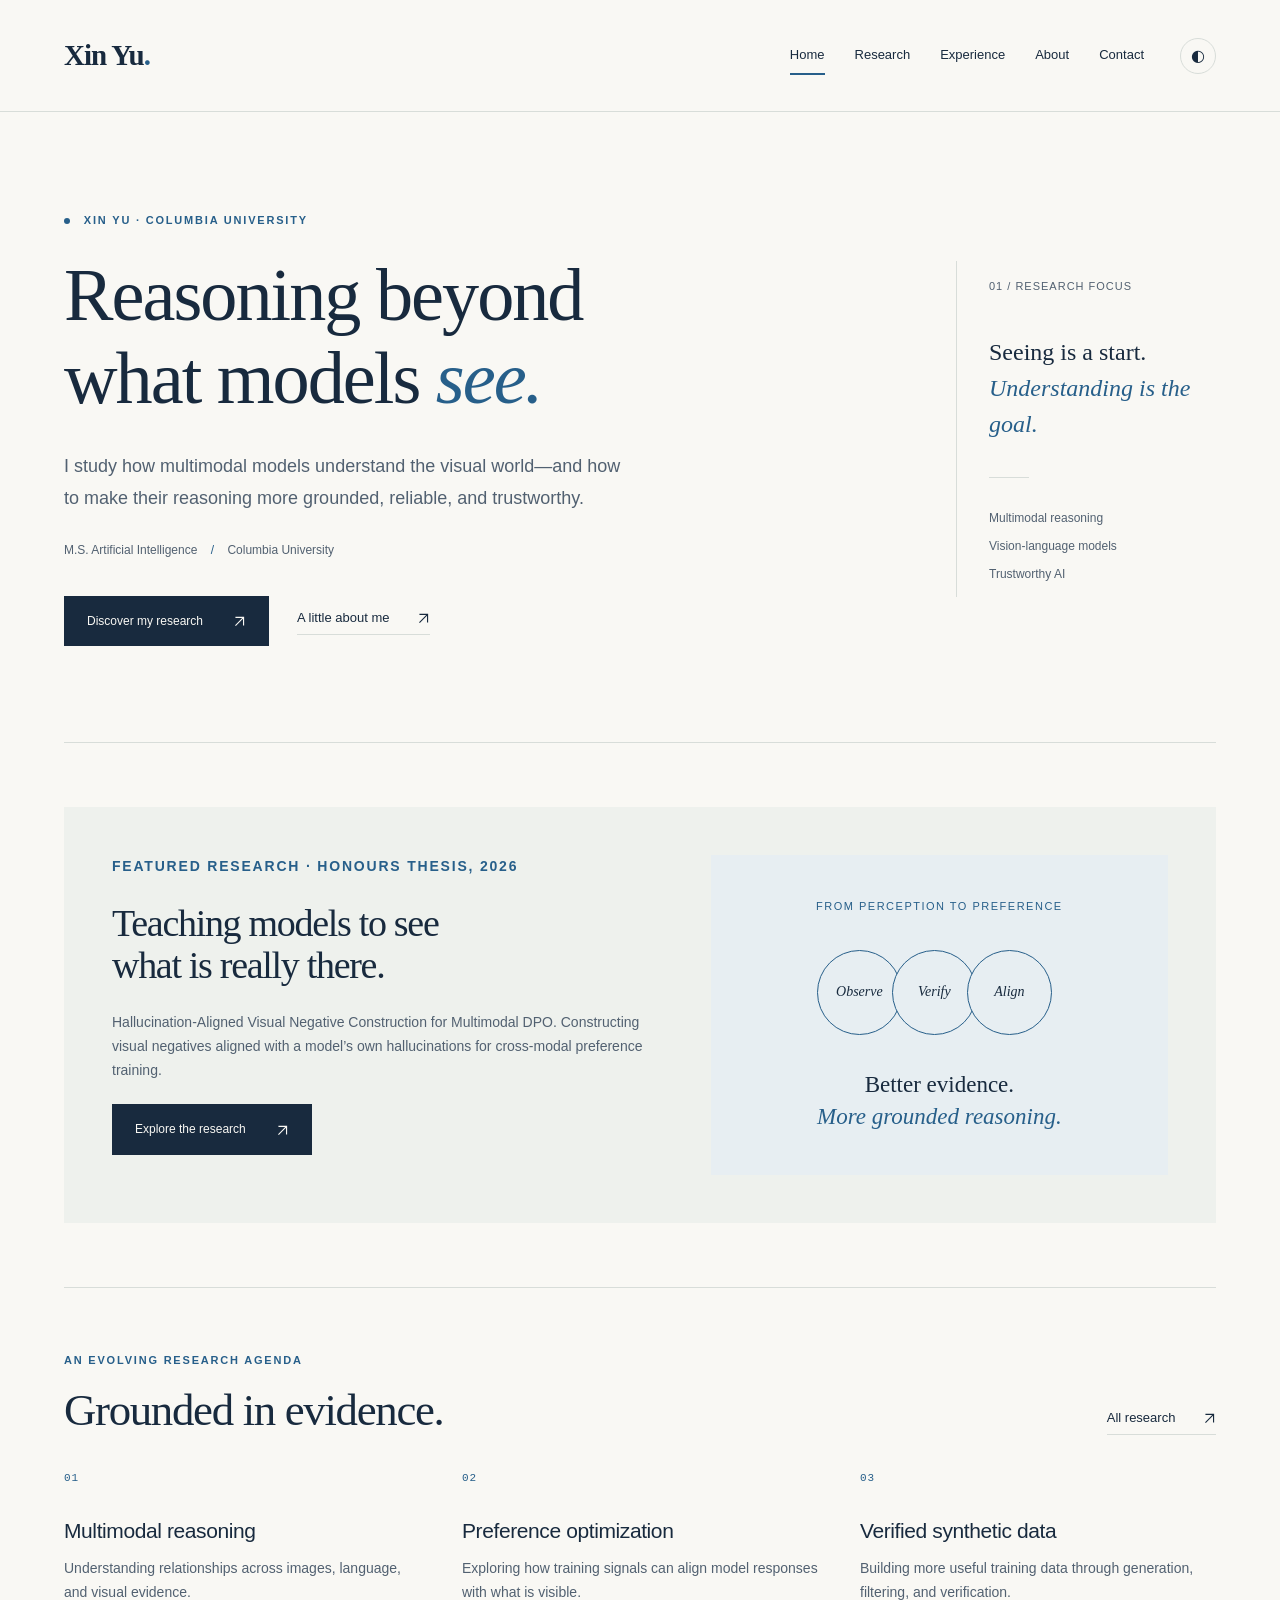
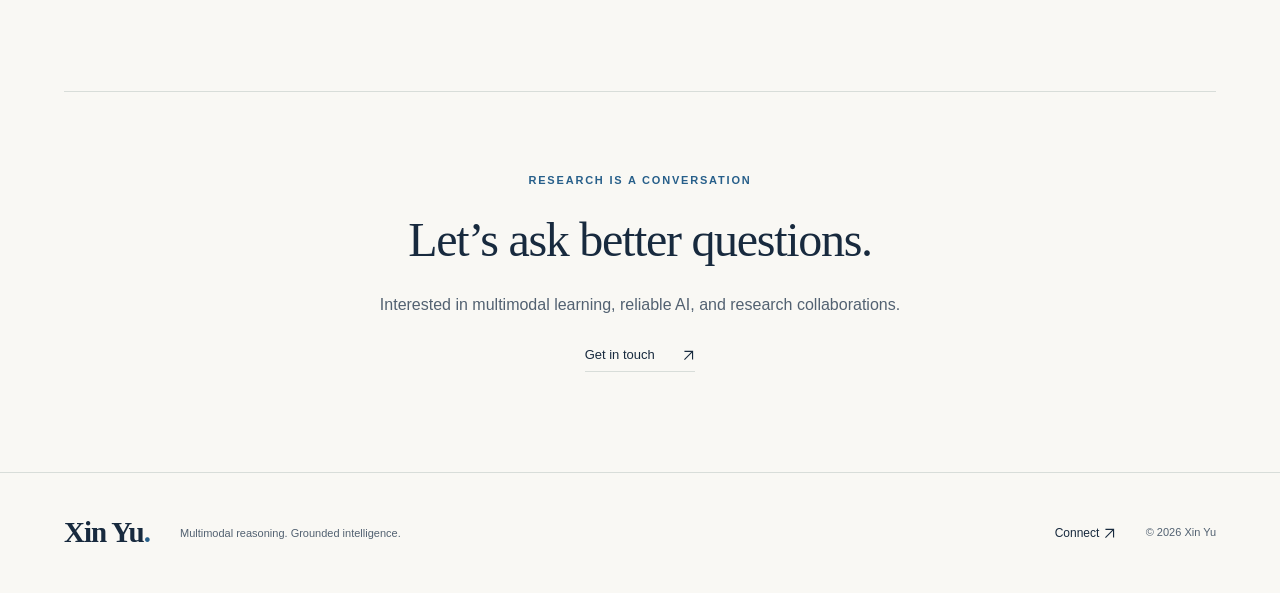
==== index.html @ 05c88982 "Add files via upload" ====
<!doctype html>
<html lang="en"><head><meta charset="utf-8"><meta name="viewport" content="width=device-width, initial-scale=1"><title>Xin Yu — Multimodal reasoning &amp; trustworthy AI</title><meta name="description" content="Academic portfolio of Xin Yu, an M.S. Artificial Intelligence student at Columbia University."><meta name="color-scheme" content="light dark"><link rel="canonical" href="https://yuxin0923.github.io/"><meta property="og:title" content="Xin Yu — Multimodal reasoning &amp; trustworthy AI"><meta property="og:description" content="Academic portfolio of Xin Yu, an M.S. Artificial Intelligence student at Columbia University."><meta property="og:type" content="website"><meta property="og:url" content="https://yuxin0923.github.io/"><meta property="og:image" content="https://yuxin0923.github.io/assets/social.png"><meta name="twitter:card" content="summary"><link rel="icon" href="/assets/favicon.svg" type="image/svg+xml"><script src="/assets/theme.js"></script><link rel="stylesheet" href="/assets/style.css"><script src="/assets/main.js" defer></script></head><body><a class="skip-link" href="#main">Skip to content</a><header class="site-header"><a class="brand" href="/" aria-label="Xin Yu home">Xin Yu<span>.</span></a><div class="nav-controls"><button class="theme-toggle" type="button" aria-label="Switch color theme" hidden>◐</button><button class="menu-toggle" type="button" aria-expanded="false" aria-controls="navigation" hidden>Menu <span aria-hidden="true">☰</span></button></div><nav id="navigation" aria-label="Main navigation"><a href="/" aria-current="page">Home</a><a href="/research/">Research</a><a href="/experience/">Experience</a><a href="/about/">About</a><a href="/contact/">Contact</a></nav></header><main id="main"><section class="hero"><div><p class="eyebrow"><span class="status-dot"></span> Xin Yu · Columbia University</p><h1>Reasoning beyond<br>what models <em>see.</em></h1><p class="hero-description">I study how multimodal models understand the visual world—and how to make their reasoning more grounded, reliable, and trustworthy.</p><p class="affiliation">M.S. Artificial Intelligence <span> / </span> Columbia University</p><div class="actions"><a class="button" href="/research/">Discover my research <span aria-hidden="true"><svg class="arrow" aria-hidden="true" width="13" height="13" viewBox="0 0 16 16"><path d="M3 13 13 3M3 3h10v10" fill="none" stroke="currentColor" stroke-width="1.4"/></svg></span></a><a class="text-link" href="/about/">A little about me <span aria-hidden="true"><svg class="arrow" aria-hidden="true" width="13" height="13" viewBox="0 0 16 16"><path d="M3 13 13 3M3 3h10v10" fill="none" stroke="currentColor" stroke-width="1.4"/></svg></span></a></div></div><aside class="hero-note"><span class="note-number">01 / RESEARCH FOCUS</span><p>Seeing is a start.<br><em>Understanding is the goal.</em></p><div class="fine-rule"></div><span>Multimodal reasoning<br>Vision-language models<br>Trustworthy AI</span></aside></section><section class="section"><article class="feature"><div><p class="eyebrow">Featured research · Honours thesis, 2026</p><h2>Teaching models to see<br>what is really there.</h2><p>Hallucination-Aligned Visual Negative Construction for Multimodal DPO. Constructing visual negatives aligned with a model’s own hallucinations for cross-modal preference training.</p><a class="button" href="/research/thesis/">Explore the research <span aria-hidden="true"><svg class="arrow" aria-hidden="true" width="13" height="13" viewBox="0 0 16 16"><path d="M3 13 13 3M3 3h10v10" fill="none" stroke="currentColor" stroke-width="1.4"/></svg></span></a></div><div class="feature-art" aria-label="Conceptual process: observation, verification, alignment"><span class="art-label">FROM PERCEPTION TO PREFERENCE</span><div class="orbit"><span>Observe</span><span>Verify</span><span>Align</span></div><p>Better evidence.<br><em>More grounded reasoning.</em></p></div></article></section><section class="section"><div class="section-heading"><div><p class="eyebrow">An evolving research agenda</p><h2>Grounded in evidence.</h2></div><a class="text-link" href="/research/">All research <span aria-hidden="true"><svg class="arrow" aria-hidden="true" width="13" height="13" viewBox="0 0 16 16"><path d="M3 13 13 3M3 3h10v10" fill="none" stroke="currentColor" stroke-width="1.4"/></svg></span></a></div><div class="three-grid"><article><span class="index">01</span><h3>Multimodal reasoning</h3><p>Understanding relationships across images, language, and visual evidence.</p></article><article><span class="index">02</span><h3>Preference optimization</h3><p>Exploring how training signals can align model responses with what is visible.</p></article><article><span class="index">03</span><h3>Verified synthetic data</h3><p>Building more useful training data through generation, filtering, and verification.</p></article></div></section><section class="closing"><p class="eyebrow">Research is a conversation</p><h2>Let’s ask better questions.</h2><p>Interested in multimodal learning, reliable AI, and research collaborations.</p><a class="text-link" href="/contact/">Get in touch <span aria-hidden="true"><svg class="arrow" aria-hidden="true" width="13" height="13" viewBox="0 0 16 16"><path d="M3 13 13 3M3 3h10v10" fill="none" stroke="currentColor" stroke-width="1.4"/></svg></span></a></section></main><footer><a class="brand" href="/">Xin Yu<span>.</span></a><p>Multimodal reasoning. Grounded intelligence.</p><a href="/contact/">Connect <svg class="arrow" aria-hidden="true" width="13" height="13" viewBox="0 0 16 16"><path d="M3 13 13 3M3 3h10v10" fill="none" stroke="currentColor" stroke-width="1.4"/></svg></a><span class="copyright">© 2026 Xin Yu</span></footer></body></html>
---- assets/style.css ----
:root{--bg:#f9f8f4;--ink:#182a3e;--muted:#526171;--line:#d8ddd9;--accent:#275f8a;--panel:#eef1ed;--blue:#e7eef2;--serif:Georgia,'Times New Roman',serif;color-scheme:light}html[data-theme=dark]{--bg:#111d29;--ink:#e5e9e8;--muted:#afbdc7;--line:#344453;--accent:#95c6ed;--panel:#192c38;--blue:#203b4e;color-scheme:dark}*{box-sizing:border-box}body{margin:0;background:var(--bg);color:var(--ink);font:16px/1.7 -apple-system,BlinkMacSystemFont,'Segoe UI',sans-serif}a{color:inherit;text-underline-offset:5px}button{font:inherit;color:inherit;cursor:pointer}a,button{touch-action:manipulation}a:focus-visible,button:focus-visible{outline:3px solid var(--accent);outline-offset:6px}::selection{background:var(--blue)}.site-header,main,footer{max-width:1280px;margin:auto;padding-left:64px;padding-right:64px}.site-header{min-height:112px;display:flex;align-items:center;border-bottom:1px solid var(--line);gap:36px}.brand{font-family:var(--serif);font-size:29px;font-weight:bold;letter-spacing:-1px;text-decoration:none;white-space:nowrap}.brand span{color:var(--accent)}nav{display:flex;gap:30px;margin-left:auto}nav a{text-decoration:none;font-size:13px;padding:12px 0;position:relative}nav a:after{content:'';position:absolute;bottom:4px;left:0;width:0;height:2px;background:var(--accent);transition:width .2s}nav a:hover:after,nav a[aria-current]:after{width:100%}.nav-controls{order:3;display:flex;gap:12px}.theme-toggle,.menu-toggle{background:none;border:1px solid var(--line);border-radius:50%;width:36px;height:36px;line-height:1}.menu-toggle{border-radius:4px;width:auto;padding:8px}h1,h2,h3,p{margin-top:0}h1,h2{font-family:var(--serif);font-weight:400;letter-spacing:-2px;line-height:1.12}h1{font-size:clamp(44px,5.8vw,78px);margin-bottom:30px}h2{font-size:clamp(32px,3.5vw,46px);margin-bottom:24px;letter-spacing:-1.3px}h3{font-size:21px;line-height:1.4;font-weight:500;letter-spacing:-.4px;margin-bottom:12px}em{font-weight:400;color:var(--accent)}p{color:var(--muted);margin-bottom:22px}strong{color:var(--ink)}.eyebrow,.small,.index,.note-number,.art-label,.copyright{font-size:11px;line-height:1.6}.eyebrow{font-weight:600;letter-spacing:1.8px;text-transform:uppercase;color:var(--accent);margin-bottom:24px}.hero{padding:100px 0 96px;display:grid;grid-template-columns:1fr 260px;gap:50px;align-items:center}.hero-description{max-width:575px;font-size:18px;line-height:1.8}.affiliation{font-size:12px;margin-top:25px}.affiliation span{padding:0 10px;color:var(--accent)}.status-dot{display:inline-block;width:6px;height:6px;background:var(--accent);border-radius:100%;margin-right:9px}.actions{display:flex;gap:28px;align-items:center;margin-top:36px}.button{display:inline-flex;align-items:center;gap:30px;background:var(--ink);color:var(--bg);padding:14px 22px;text-decoration:none;font-size:12px;border:1px solid var(--ink);transition:transform .2s,background .2s}.button:hover{transform:translateY(-3px);background:var(--accent);border-color:var(--accent)}.text-link{font-size:13px;text-decoration:none;border-bottom:1px solid var(--line);padding-bottom:5px;display:inline-block}.text-link span{margin-left:14px}.text-link:hover{color:var(--accent)}.hero-note{border-left:1px solid var(--line);padding:10px 0 10px 32px}.hero-note p{font:24px/1.5 var(--serif);color:var(--ink);margin:35px 0}.hero-note>span:last-child{font-size:12px;color:var(--muted);line-height:2.1}.note-number{letter-spacing:1px;color:var(--muted)}.fine-rule{height:1px;background:var(--line);width:40px;margin:25px 0}.section{padding:64px 0;border-top:1px solid var(--line)}.feature{background:var(--panel);padding:48px;display:grid;grid-template-columns:1.2fr 1fr;gap:50px;margin-bottom:0}.feature p{font-size:14px}.feature h2{font-size:38px}.feature-art{background:var(--blue);display:flex;flex-direction:column;align-items:center;justify-content:center;padding:30px;min-height:320px;position:relative;overflow:hidden}.art-label{letter-spacing:1.5px;color:var(--accent);text-align:center}.orbit{display:flex;align-items:center;justify-content:center;margin:34px 0;width:100%}.orbit span{display:grid;place-items:center;width:85px;height:85px;border:1px solid var(--accent);border-radius:50%;font:italic 14px var(--serif);margin-left:-10px;background:var(--blue)}.feature-art p{text-align:center;font:23px/1.4 var(--serif);color:var(--ink);margin:0}.section-heading{display:flex;align-items:end;justify-content:space-between;gap:25px;margin-bottom:35px}.section-heading h2{margin:0}.section-heading .eyebrow{margin-bottom:15px}.three-grid{display:grid;grid-template-columns:repeat(3,1fr);gap:42px}.three-grid .index{display:block;margin-bottom:28px}.three-grid p{font-size:14px}.index{font-family:monospace;letter-spacing:1px;color:var(--accent)}.closing{padding:80px 0 100px;text-align:center;border-top:1px solid var(--line)}.closing h2{font-size:48px}.page-intro{padding:82px 0 60px;max-width:950px}.page-intro h1{font-size:clamp(40px,5vw,65px)}.lead{font-size:19px;max-width:760px;line-height:1.8}.publication{padding:36px;border:1px solid var(--line)}.publication h3{font:32px/1.3 var(--serif);max-width:750px;margin:25px 0 18px}.badge{font-size:10px;text-transform:uppercase;letter-spacing:1px;color:var(--accent);background:var(--blue);padding:8px 12px;display:inline-block}.metrics{display:flex;flex-wrap:wrap;gap:60px;margin:40px 0 24px}.metrics strong{display:block;font:42px/1.2 var(--serif);letter-spacing:-1px}.metrics span{font-size:12px;color:var(--muted);display:block;margin-top:8px}.research-row{display:grid;grid-template-columns:60px 1fr;border-bottom:1px solid var(--line);padding:30px 0;gap:12px}.research-row:last-child{border:0}.research-row .eyebrow{margin-bottom:10px}.research-row p:last-child{margin-bottom:0;max-width:780px}.two-grid{display:grid;grid-template-columns:1fr 1.3fr;gap:70px}.prose{max-width:850px}.thesis-meta{display:flex;gap:28px;flex-wrap:wrap;font-size:12px;border-top:1px solid var(--line);padding:24px 0 50px;color:var(--muted)}.pipeline-section{padding:45px 32px;background:var(--panel);margin:15px 0 60px}.pipeline{list-style:none;padding:0;display:grid;grid-template-columns:repeat(5,1fr);gap:22px;margin:40px 0 20px}.pipeline li{border-top:2px solid var(--accent);padding-top:18px;position:relative}.pipeline li:not(:last-child):after{content:'→';position:absolute;right:0;top:13px;color:var(--accent)}.pipeline h3{font-size:16px;margin-top:18px}.pipeline p{font-size:12px}.contributions{padding-left:20px;margin:0}.contributions li{padding:0 0 25px 10px;color:var(--muted)}.table-wrap{overflow:auto}table{width:100%;border-collapse:collapse;margin:25px 0;text-align:left}caption{text-align:left;font-size:12px;color:var(--muted);margin-bottom:12px}th,td{padding:20px;border-bottom:1px solid var(--line);font-size:14px}thead{background:var(--panel)}tbody th{font-weight:500}td:last-child{color:var(--accent);font-weight:600}.editorial-note{border-left:2px solid var(--accent);padding-left:20px;font-size:13px}.contact-panel{padding:50px;background:var(--panel);max-width:750px;margin-bottom:100px}.contact-panel .small{margin:30px 0 0}.contact-panel h2{font-size:50px}footer{padding-top:35px;padding-bottom:35px;display:flex;align-items:center;gap:30px;border-top:1px solid var(--line)}footer p{font-size:11px;margin:0;flex:1}footer>a:not(.brand){font-size:12px;text-decoration:none}.copyright{color:var(--muted)}.skip-link{position:fixed;top:-100px;left:20px;background:var(--ink);color:var(--bg);padding:12px;z-index:10}.skip-link:focus{top:10px}[hidden]{display:none!important}@media(prefers-color-scheme:dark){html:not([data-theme=light]){--bg:#111d29;--ink:#e5e9e8;--muted:#afbdc7;--line:#344453;--accent:#95c6ed;--panel:#192c38;--blue:#203b4e;color-scheme:dark}}@media(max-width:1000px){.site-header,main,footer{padding-left:32px;padding-right:32px}.hero{grid-template-columns:1fr 200px;gap:25px}.hero-note{padding-left:22px}.feature{padding:30px;gap:25px}.feature h2{font-size:32px}.pipeline{gap:12px}.two-grid{gap:35px}nav{gap:20px}}@media(max-width:700px){.site-header,main,footer{padding-left:22px;padding-right:22px}.site-header{min-height:85px;flex-wrap:wrap;gap:0;padding-top:20px;padding-bottom:20px}.nav-controls{margin-left:auto;order:0}nav{width:100%;margin:20px 0 0;display:flex;flex-wrap:wrap;gap:10px 25px}html.js nav{display:none}html.js nav.is-open{display:flex}.hero{display:block;padding:60px 0}.hero-note{display:none}h1{letter-spacing:-1.7px;font-size:49px}.hero-description{font-size:17px}.affiliation{font-size:11px}.actions{gap:22px}.button{padding:13px 17px;gap:20px}.section{padding:42px 0}.feature{grid-template-columns:1fr;padding:25px;gap:30px}.feature-art{min-height:270px}.three-grid,.two-grid{grid-template-columns:1fr;gap:28px}.three-grid article{border-bottom:1px solid var(--line);padding-bottom:20px}.three-grid .index{margin-bottom:12px}.section-heading{align-items:start;flex-direction:column}.closing{padding:55px 0}.closing h2{font-size:38px}.page-intro{padding:55px 0 35px}.page-intro h1{font-size:43px;overflow-wrap:break-word}.lead{font-size:17px}.publication{padding:23px}.publication h3{font-size:28px}.metrics{gap:24px 35px}.metrics strong{font-size:35px}.research-row{grid-template-columns:30px 1fr}.pipeline-section{padding:28px 22px;margin-bottom:40px}.pipeline{grid-template-columns:1fr;gap:15px}.pipeline li{padding-left:40px;border-top:0;border-left:2px solid var(--accent)}.pipeline li .index{position:absolute;left:12px;top:17px}.pipeline li:not(:last-child):after{content:'↓';top:auto;bottom:-8px;left:-8px;right:auto;background:var(--panel)}.pipeline h3{margin-top:0}.pipeline p{font-size:14px;margin-bottom:10px}.thesis-meta{gap:12px;padding-bottom:30px}.contact-panel{padding:30px;margin-bottom:60px}footer{flex-wrap:wrap;gap:16px}footer p{flex-basis:65%}.copyright{margin-left:auto}th,td{padding:15px 10px}}@media(prefers-reduced-motion:reduce){*,*:before,*:after{transition:none!important;animation:none!important;scroll-behavior:auto!important}}
.menu-toggle{display:none}@media(max-width:700px){.menu-toggle{display:block}}
.arrow{vertical-align:middle;flex-shrink:0}.text-link .arrow{margin-left:10px}
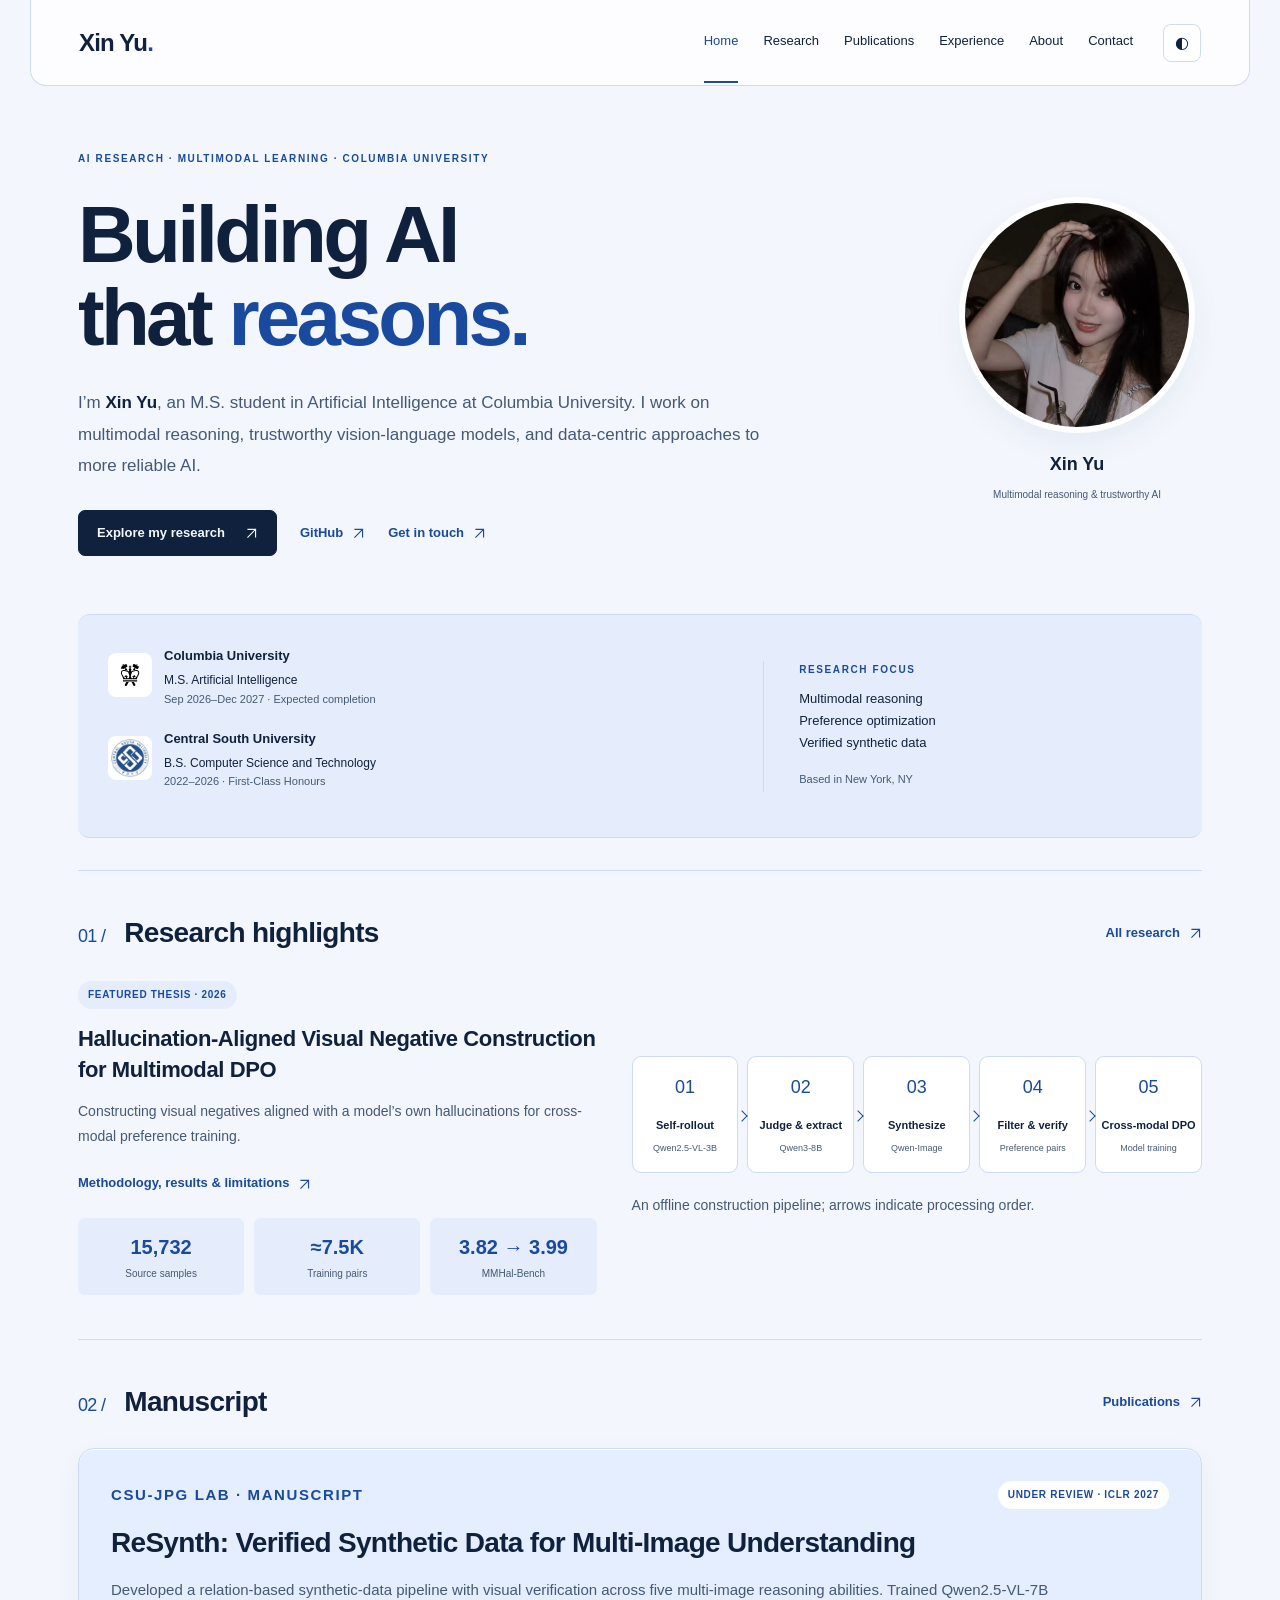
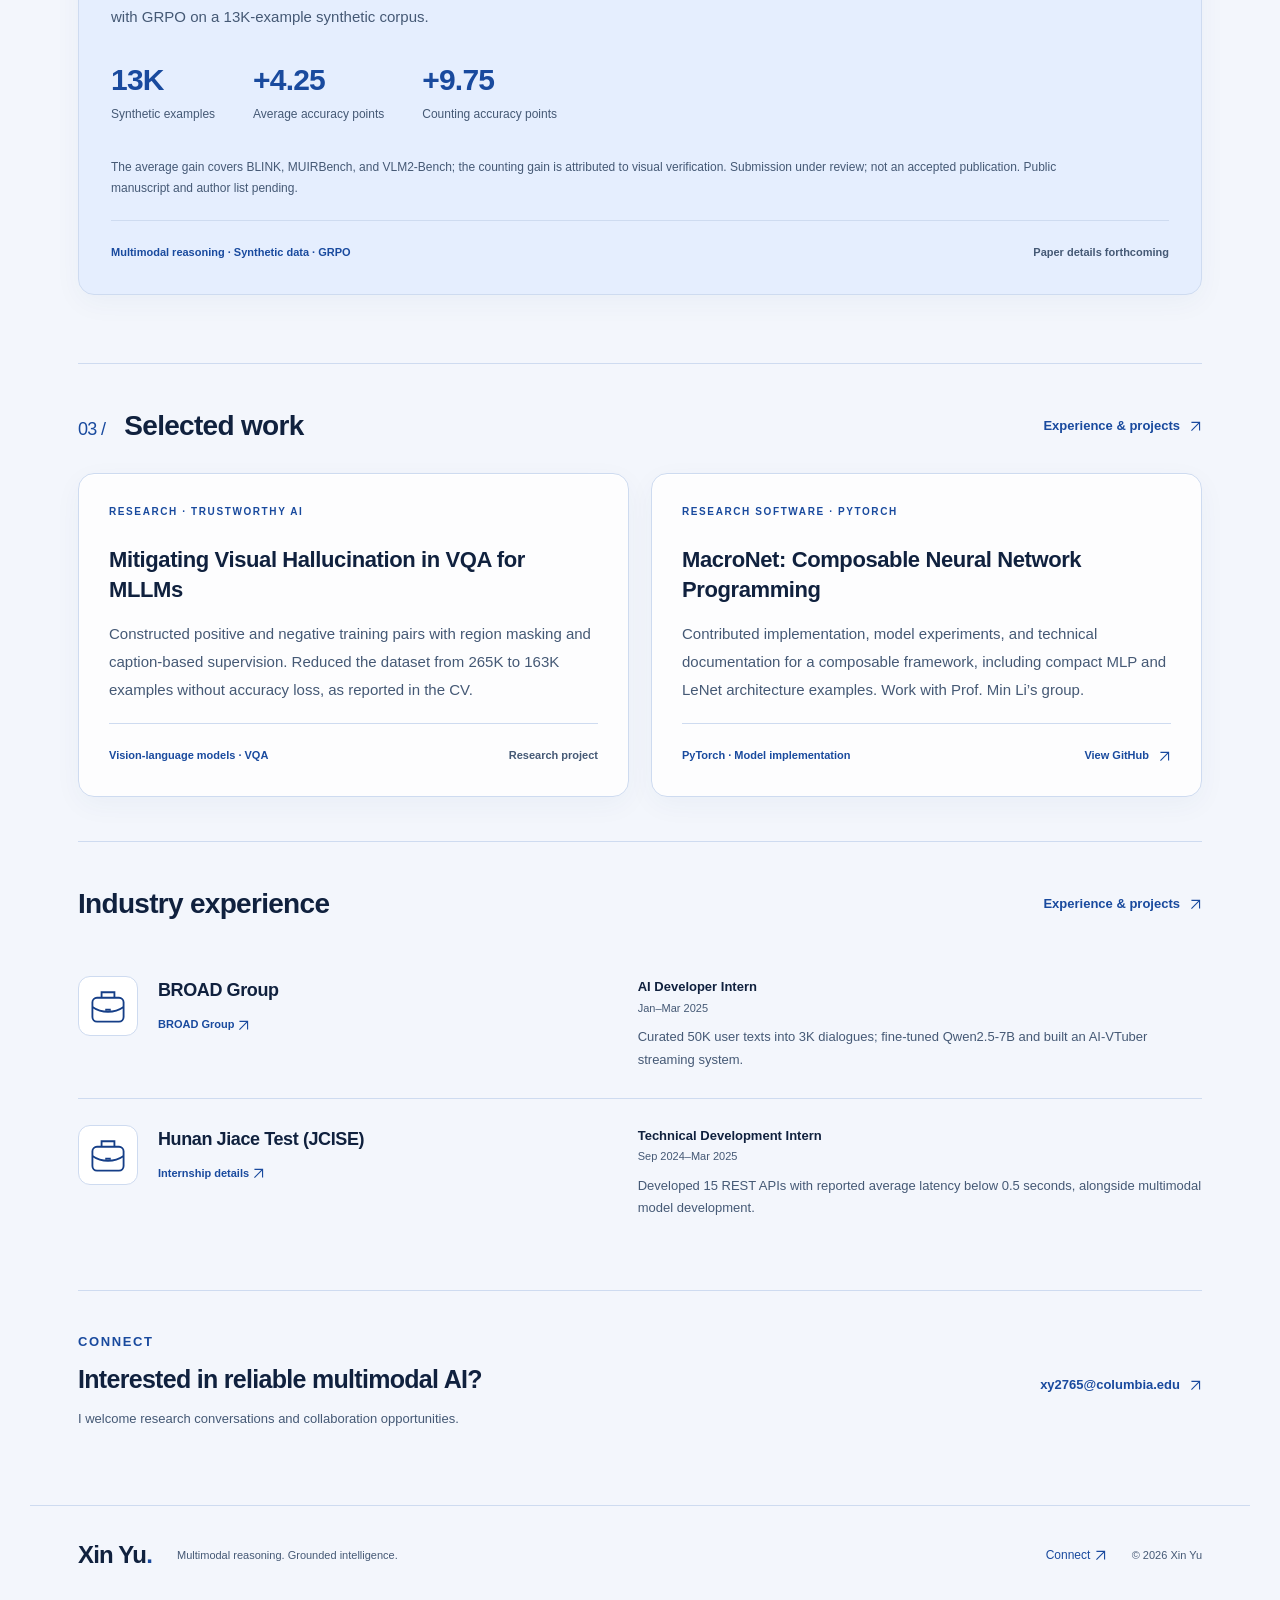
==== commit 6e56a142: "Add files via upload" ====
--- a/index.html
+++ b/index.html
@@ -1,2 +1,2 @@
 <!doctype html>
-<html lang="en"><head><meta charset="utf-8"><meta name="viewport" content="width=device-width, initial-scale=1"><title>Xin Yu — Multimodal reasoning &amp; trustworthy AI</title><meta name="description" content="Academic portfolio of Xin Yu, an M.S. Artificial Intelligence student at Columbia University."><meta name="color-scheme" content="light dark"><link rel="canonical" href="https://yuxin0923.github.io/"><meta property="og:title" content="Xin Yu — Multimodal reasoning &amp; trustworthy AI"><meta property="og:description" content="Academic portfolio of Xin Yu, an M.S. Artificial Intelligence student at Columbia University."><meta property="og:type" content="website"><meta property="og:url" content="https://yuxin0923.github.io/"><meta property="og:image" content="https://yuxin0923.github.io/assets/social.png"><meta name="twitter:card" content="summary"><link rel="icon" href="/assets/favicon.svg" type="image/svg+xml"><script src="/assets/theme.js"></script><link rel="stylesheet" href="/assets/style.css"><script src="/assets/main.js" defer></script></head><body><a class="skip-link" href="#main">Skip to content</a><header class="site-header"><a class="brand" href="/" aria-label="Xin Yu home">Xin Yu<span>.</span></a><div class="nav-controls"><button class="theme-toggle" type="button" aria-label="Switch color theme" hidden>◐</button><button class="menu-toggle" type="button" aria-expanded="false" aria-controls="navigation" hidden>Menu <span aria-hidden="true">☰</span></button></div><nav id="navigation" aria-label="Main navigation"><a href="/" aria-current="page">Home</a><a href="/research/">Research</a><a href="/experience/">Experience</a><a href="/about/">About</a><a href="/contact/">Contact</a></nav></header><main id="main"><section class="hero"><div><p class="eyebrow"><span class="status-dot"></span> Xin Yu · Columbia University</p><h1>Reasoning beyond<br>what models <em>see.</em></h1><p class="hero-description">I study how multimodal models understand the visual world—and how to make their reasoning more grounded, reliable, and trustworthy.</p><p class="affiliation">M.S. Artificial Intelligence <span> / </span> Columbia University</p><div class="actions"><a class="button" href="/research/">Discover my research <span aria-hidden="true"><svg class="arrow" aria-hidden="true" width="13" height="13" viewBox="0 0 16 16"><path d="M3 13 13 3M3 3h10v10" fill="none" stroke="currentColor" stroke-width="1.4"/></svg></span></a><a class="text-link" href="/about/">A little about me <span aria-hidden="true"><svg class="arrow" aria-hidden="true" width="13" height="13" viewBox="0 0 16 16"><path d="M3 13 13 3M3 3h10v10" fill="none" stroke="currentColor" stroke-width="1.4"/></svg></span></a></div></div><aside class="hero-note"><span class="note-number">01 / RESEARCH FOCUS</span><p>Seeing is a start.<br><em>Understanding is the goal.</em></p><div class="fine-rule"></div><span>Multimodal reasoning<br>Vision-language models<br>Trustworthy AI</span></aside></section><section class="section"><article class="feature"><div><p class="eyebrow">Featured research · Honours thesis, 2026</p><h2>Teaching models to see<br>what is really there.</h2><p>Hallucination-Aligned Visual Negative Construction for Multimodal DPO. Constructing visual negatives aligned with a model’s own hallucinations for cross-modal preference training.</p><a class="button" href="/research/thesis/">Explore the research <span aria-hidden="true"><svg class="arrow" aria-hidden="true" width="13" height="13" viewBox="0 0 16 16"><path d="M3 13 13 3M3 3h10v10" fill="none" stroke="currentColor" stroke-width="1.4"/></svg></span></a></div><div class="feature-art" aria-label="Conceptual process: observation, verification, alignment"><span class="art-label">FROM PERCEPTION TO PREFERENCE</span><div class="orbit"><span>Observe</span><span>Verify</span><span>Align</span></div><p>Better evidence.<br><em>More grounded reasoning.</em></p></div></article></section><section class="section"><div class="section-heading"><div><p class="eyebrow">An evolving research agenda</p><h2>Grounded in evidence.</h2></div><a class="text-link" href="/research/">All research <span aria-hidden="true"><svg class="arrow" aria-hidden="true" width="13" height="13" viewBox="0 0 16 16"><path d="M3 13 13 3M3 3h10v10" fill="none" stroke="currentColor" stroke-width="1.4"/></svg></span></a></div><div class="three-grid"><article><span class="index">01</span><h3>Multimodal reasoning</h3><p>Understanding relationships across images, language, and visual evidence.</p></article><article><span class="index">02</span><h3>Preference optimization</h3><p>Exploring how training signals can align model responses with what is visible.</p></article><article><span class="index">03</span><h3>Verified synthetic data</h3><p>Building more useful training data through generation, filtering, and verification.</p></article></div></section><section class="closing"><p class="eyebrow">Research is a conversation</p><h2>Let’s ask better questions.</h2><p>Interested in multimodal learning, reliable AI, and research collaborations.</p><a class="text-link" href="/contact/">Get in touch <span aria-hidden="true"><svg class="arrow" aria-hidden="true" width="13" height="13" viewBox="0 0 16 16"><path d="M3 13 13 3M3 3h10v10" fill="none" stroke="currentColor" stroke-width="1.4"/></svg></span></a></section></main><footer><a class="brand" href="/">Xin Yu<span>.</span></a><p>Multimodal reasoning. Grounded intelligence.</p><a href="/contact/">Connect <svg class="arrow" aria-hidden="true" width="13" height="13" viewBox="0 0 16 16"><path d="M3 13 13 3M3 3h10v10" fill="none" stroke="currentColor" stroke-width="1.4"/></svg></a><span class="copyright">© 2026 Xin Yu</span></footer></body></html>+<html lang="en"><head><meta charset="utf-8"><meta name="viewport" content="width=device-width, initial-scale=1"><title>Xin Yu — Multimodal reasoning &amp; trustworthy AI</title><meta name="description" content="Academic portfolio of Xin Yu, an M.S. Artificial Intelligence student at Columbia University."><meta name="color-scheme" content="light dark"><link rel="canonical" href="https://yuxin0923.github.io/"><meta property="og:title" content="Xin Yu — Multimodal reasoning &amp; trustworthy AI"><meta property="og:description" content="Academic portfolio of Xin Yu, an M.S. Artificial Intelligence student at Columbia University."><meta property="og:type" content="website"><meta property="og:url" content="https://yuxin0923.github.io/"><meta property="og:image" content="https://yuxin0923.github.io/assets/social.png"><meta name="twitter:card" content="summary"><link rel="icon" href="/assets/favicon.svg" type="image/svg+xml"><script src="/assets/theme.js"></script><link rel="stylesheet" href="/assets/style.css"><script src="/assets/main.js" defer></script></head><body><a class="skip-link" href="#main">Skip to content</a><header class="site-header"><a class="brand" href="/" aria-label="Xin Yu home">Xin Yu<span>.</span></a><div class="nav-controls"><button class="theme-toggle" type="button" aria-label="Switch color theme" hidden>◐</button><button class="menu-toggle" type="button" aria-expanded="false" aria-controls="navigation" hidden>Menu <span aria-hidden="true">☰</span></button></div><nav id="navigation" aria-label="Main navigation"><a href="/" aria-current="page">Home</a><a href="/research/">Research</a><a href="/publications/">Publications</a><a href="/experience/">Experience</a><a href="/about/">About</a><a href="/contact/">Contact</a></nav></header><main id="main"><section class="landing-hero"><div class="landing-intro"><p class="eyebrow">AI research · Multimodal learning · Columbia University</p><h1>Building AI<br>that <em>reasons.</em></h1><p class="landing-description">I’m <strong>Xin Yu</strong>, an M.S. student in Artificial Intelligence at Columbia University. I work on multimodal reasoning, trustworthy vision-language models, and data-centric approaches to more reliable AI.</p><div class="actions"><a class="button" href="/research/">Explore my research <span aria-hidden="true"><svg class="arrow" aria-hidden="true" width="13" height="13" viewBox="0 0 16 16"><path d="M3 13 13 3M3 3h10v10" fill="none" stroke="currentColor" stroke-width="1.4"/></svg></span></a><a class="text-link" href="https://github.com/yuxin0923">GitHub <span aria-hidden="true"><svg class="arrow" aria-hidden="true" width="13" height="13" viewBox="0 0 16 16"><path d="M3 13 13 3M3 3h10v10" fill="none" stroke="currentColor" stroke-width="1.4"/></svg></span></a><a class="text-link" href="mailto:xy2765@columbia.edu">Get in touch <span aria-hidden="true"><svg class="arrow" aria-hidden="true" width="13" height="13" viewBox="0 0 16 16"><path d="M3 13 13 3M3 3h10v10" fill="none" stroke="currentColor" stroke-width="1.4"/></svg></span></a></div></div><aside class="landing-profile"><div class="portrait"><img src="/assets/portrait.jpg" alt="Xin Yu" width="192" height="192" fetchpriority="high"></div><p>Xin Yu<span>Multimodal reasoning & trustworthy AI</span></p></aside></section><section class="education-band" aria-label="Education and research focus"><div><div class="education-summary"><div class="education-entry"><a class="education-emblem" href="https://www.columbia.edu/" aria-label="Columbia University website"><img class="columbia-emblem" src="/assets/institutions/columbia.svg" alt="Columbia University emblem" width="40" height="40"></a><div><a class="education-school" href="https://www.columbia.edu/">Columbia University</a><p>M.S. Artificial Intelligence<span>Sep 2026–Dec 2027 · Expected completion</span></p></div></div><div class="education-entry"><a class="education-emblem" href="https://www.csu.edu.cn/" aria-label="Central South University website"><img src="/assets/institutions/csu.png" alt="Central South University emblem" width="40" height="40"></a><div><a class="education-school" href="https://www.csu.edu.cn/">Central South University</a><p>B.S. Computer Science and Technology<span>2022–2026 · First-Class Honours</span></p></div></div></div></div><div class="focus-summary"><p class="eyebrow">Research focus</p><p>Multimodal reasoning<br>Preference optimization<br>Verified synthetic data</p><span>Based in New York, NY</span></div></section><section class="section"><div class="section-heading"><h2><span class="section-number">01 /</span> Research highlights</h2><a class="text-link" href="/research/">All research <span aria-hidden="true"><svg class="arrow" aria-hidden="true" width="13" height="13" viewBox="0 0 16 16"><path d="M3 13 13 3M3 3h10v10" fill="none" stroke="currentColor" stroke-width="1.4"/></svg></span></a></div><article class="thesis-highlight"><div><span class="badge">Featured thesis · 2026</span><h3>Hallucination-Aligned Visual Negative Construction for Multimodal DPO</h3><p>Constructing visual negatives aligned with a model’s own hallucinations for cross-modal preference training.</p><a class="text-link" href="/research/thesis/">Methodology, results & limitations <span aria-hidden="true"><svg class="arrow" aria-hidden="true" width="13" height="13" viewBox="0 0 16 16"><path d="M3 13 13 3M3 3h10v10" fill="none" stroke="currentColor" stroke-width="1.4"/></svg></span></a><div class="compact-stats"><span><strong>15,732</strong>Source samples</span><span><strong>≈7.5K</strong>Training pairs</span><span><strong>3.82 → 3.99</strong>MMHal-Bench</span></div></div><div><ol class="mini-pipeline" aria-label="Offline visual negative construction pipeline"><li><span class="step-number">01</span><strong>Self-rollout</strong><small>Qwen2.5-VL-3B</small></li><li><span class="step-number">02</span><strong>Judge & extract</strong><small>Qwen3-8B</small></li><li><span class="step-number">03</span><strong>Synthesize</strong><small>Qwen-Image</small></li><li><span class="step-number">04</span><strong>Filter & verify</strong><small>Preference pairs</small></li><li><span class="step-number">05</span><strong>Cross-modal DPO</strong><small>Model training</small></li></ol><p class="small">An offline construction pipeline; arrows indicate processing order.</p></div></article></section><section class="section"><div class="section-heading"><h2><span class="section-number">02 /</span> Manuscript</h2><a class="text-link" href="/publications/">Publications <span aria-hidden="true"><svg class="arrow" aria-hidden="true" width="13" height="13" viewBox="0 0 16 16"><path d="M3 13 13 3M3 3h10v10" fill="none" stroke="currentColor" stroke-width="1.4"/></svg></span></a></div><article class="publication" id="resynth"><div class="publication-top"><p class="eyebrow">CSU-JPG Lab · Manuscript</p><span class="badge">Under review · ICLR 2027</span></div><h2>ReSynth: Verified Synthetic Data for Multi-Image Understanding</h2><p>Developed a relation-based synthetic-data pipeline with visual verification across five multi-image reasoning abilities. Trained Qwen2.5-VL-7B with GRPO on a 13K-example synthetic corpus.</p><div class="metrics"><div><strong>13K</strong><span>Synthetic examples</span></div><div><strong>+4.25</strong><span>Average accuracy points</span></div><div><strong>+9.75</strong><span>Counting accuracy points</span></div></div><p class="small">The average gain covers BLINK, MUIRBench, and VLM2-Bench; the counting gain is attributed to visual verification. Submission under review; not an accepted publication. Public manuscript and author list pending.</p><div class="card-footer"><span>Multimodal reasoning · Synthetic data · GRPO</span><span class="card-status">Paper details forthcoming</span></div></article></section><section class="section"><div class="section-heading"><h2><span class="section-number">03 /</span> Selected work</h2><a class="text-link" href="/experience/">Experience & projects <span aria-hidden="true"><svg class="arrow" aria-hidden="true" width="13" height="13" viewBox="0 0 16 16"><path d="M3 13 13 3M3 3h10v10" fill="none" stroke="currentColor" stroke-width="1.4"/></svg></span></a></div><div class="research-grid"><article class="research-card"><p class="eyebrow">Research · Trustworthy AI</p><h3>Mitigating Visual Hallucination in VQA for MLLMs</h3><p>Constructed positive and negative training pairs with region masking and caption-based supervision. Reduced the dataset from 265K to 163K examples without accuracy loss, as reported in the CV.</p><div class="card-footer"><span>Vision-language models · VQA</span><span class="card-status">Research project</span></div></article><article class="research-card"><p class="eyebrow">Research software · PyTorch</p><h3>MacroNet: Composable Neural Network Programming</h3><p>Contributed implementation, model experiments, and technical documentation for a composable framework, including compact MLP and LeNet architecture examples. Work with Prof. Min Li’s group.</p><div class="card-footer"><span>PyTorch · Model implementation</span><a class="text-link" href="https://github.com/sumowi/MacroNet">View GitHub <span aria-hidden="true"><svg class="arrow" aria-hidden="true" width="13" height="13" viewBox="0 0 16 16"><path d="M3 13 13 3M3 3h10v10" fill="none" stroke="currentColor" stroke-width="1.4"/></svg></span></a></div></article></div></section><section class="section"><div class="section-heading"><h2>Industry experience</h2><a class="text-link" href="/experience/">Experience & projects <span aria-hidden="true"><svg class="arrow" aria-hidden="true" width="13" height="13" viewBox="0 0 16 16"><path d="M3 13 13 3M3 3h10v10" fill="none" stroke="currentColor" stroke-width="1.4"/></svg></span></a></div><div class="appointments"><article class="appointment"><a class="institution-icon" href="https://www.broad.com/" aria-label="BROAD Group"><img src="/assets/institutions/briefcase.svg" alt="" width="48" height="48" loading="lazy"></a><div class="appointment-heading"><h3>BROAD Group</h3><a class="institution-link" href="https://www.broad.com/">BROAD Group <span aria-hidden="true"><svg class="arrow" aria-hidden="true" width="13" height="13" viewBox="0 0 16 16"><path d="M3 13 13 3M3 3h10v10" fill="none" stroke="currentColor" stroke-width="1.4"/></svg></span></a></div><div class="appointment-body"><p class="appointment-role">AI Developer Intern<span>Jan–Mar 2025</span></p><p>Curated 50K user texts into 3K dialogues; fine-tuned Qwen2.5-7B and built an AI-VTuber streaming system.</p></div></article><article class="appointment"><a class="institution-icon" href="/experience/#jiace" aria-label="Internship details"><img src="/assets/institutions/briefcase.svg" alt="" width="48" height="48" loading="lazy"></a><div class="appointment-heading"><h3>Hunan Jiace Test (JCISE)</h3><a class="institution-link" href="/experience/#jiace">Internship details <span aria-hidden="true"><svg class="arrow" aria-hidden="true" width="13" height="13" viewBox="0 0 16 16"><path d="M3 13 13 3M3 3h10v10" fill="none" stroke="currentColor" stroke-width="1.4"/></svg></span></a></div><div class="appointment-body"><p class="appointment-role">Technical Development Intern<span>Sep 2024–Mar 2025</span></p><p>Developed 15 REST APIs with reported average latency below 0.5 seconds, alongside multimodal model development.</p></div></article></div></section><section class="contact-strip"><div><p class="eyebrow">Connect</p><h2>Interested in reliable multimodal AI?</h2><p>I welcome research conversations and collaboration opportunities.</p></div><a class="text-link" href="mailto:xy2765@columbia.edu">xy2765@columbia.edu <span aria-hidden="true"><svg class="arrow" aria-hidden="true" width="13" height="13" viewBox="0 0 16 16"><path d="M3 13 13 3M3 3h10v10" fill="none" stroke="currentColor" stroke-width="1.4"/></svg></span></a></section></main><footer><a class="brand" href="/">Xin Yu<span>.</span></a><p>Multimodal reasoning. Grounded intelligence.</p><a href="/contact/">Connect <svg class="arrow" aria-hidden="true" width="13" height="13" viewBox="0 0 16 16"><path d="M3 13 13 3M3 3h10v10" fill="none" stroke="currentColor" stroke-width="1.4"/></svg></a><span class="copyright">© 2026 Xin Yu</span></footer></body></html>
--- a/assets/style.css
+++ b/assets/style.css
@@ -1,3 +1,306 @@
-:root{--bg:#f9f8f4;--ink:#182a3e;--muted:#526171;--line:#d8ddd9;--accent:#275f8a;--panel:#eef1ed;--blue:#e7eef2;--serif:Georgia,'Times New Roman',serif;color-scheme:light}html[data-theme=dark]{--bg:#111d29;--ink:#e5e9e8;--muted:#afbdc7;--line:#344453;--accent:#95c6ed;--panel:#192c38;--blue:#203b4e;color-scheme:dark}*{box-sizing:border-box}body{margin:0;background:var(--bg);color:var(--ink);font:16px/1.7 -apple-system,BlinkMacSystemFont,'Segoe UI',sans-serif}a{color:inherit;text-underline-offset:5px}button{font:inherit;color:inherit;cursor:pointer}a,button{touch-action:manipulation}a:focus-visible,button:focus-visible{outline:3px solid var(--accent);outline-offset:6px}::selection{background:var(--blue)}.site-header,main,footer{max-width:1280px;margin:auto;padding-left:64px;padding-right:64px}.site-header{min-height:112px;display:flex;align-items:center;border-bottom:1px solid var(--line);gap:36px}.brand{font-family:var(--serif);font-size:29px;font-weight:bold;letter-spacing:-1px;text-decoration:none;white-space:nowrap}.brand span{color:var(--accent)}nav{display:flex;gap:30px;margin-left:auto}nav a{text-decoration:none;font-size:13px;padding:12px 0;position:relative}nav a:after{content:'';position:absolute;bottom:4px;left:0;width:0;height:2px;background:var(--accent);transition:width .2s}nav a:hover:after,nav a[aria-current]:after{width:100%}.nav-controls{order:3;display:flex;gap:12px}.theme-toggle,.menu-toggle{background:none;border:1px solid var(--line);border-radius:50%;width:36px;height:36px;line-height:1}.menu-toggle{border-radius:4px;width:auto;padding:8px}h1,h2,h3,p{margin-top:0}h1,h2{font-family:var(--serif);font-weight:400;letter-spacing:-2px;line-height:1.12}h1{font-size:clamp(44px,5.8vw,78px);margin-bottom:30px}h2{font-size:clamp(32px,3.5vw,46px);margin-bottom:24px;letter-spacing:-1.3px}h3{font-size:21px;line-height:1.4;font-weight:500;letter-spacing:-.4px;margin-bottom:12px}em{font-weight:400;color:var(--accent)}p{color:var(--muted);margin-bottom:22px}strong{color:var(--ink)}.eyebrow,.small,.index,.note-number,.art-label,.copyright{font-size:11px;line-height:1.6}.eyebrow{font-weight:600;letter-spacing:1.8px;text-transform:uppercase;color:var(--accent);margin-bottom:24px}.hero{padding:100px 0 96px;display:grid;grid-template-columns:1fr 260px;gap:50px;align-items:center}.hero-description{max-width:575px;font-size:18px;line-height:1.8}.affiliation{font-size:12px;margin-top:25px}.affiliation span{padding:0 10px;color:var(--accent)}.status-dot{display:inline-block;width:6px;height:6px;background:var(--accent);border-radius:100%;margin-right:9px}.actions{display:flex;gap:28px;align-items:center;margin-top:36px}.button{display:inline-flex;align-items:center;gap:30px;background:var(--ink);color:var(--bg);padding:14px 22px;text-decoration:none;font-size:12px;border:1px solid var(--ink);transition:transform .2s,background .2s}.button:hover{transform:translateY(-3px);background:var(--accent);border-color:var(--accent)}.text-link{font-size:13px;text-decoration:none;border-bottom:1px solid var(--line);padding-bottom:5px;display:inline-block}.text-link span{margin-left:14px}.text-link:hover{color:var(--accent)}.hero-note{border-left:1px solid var(--line);padding:10px 0 10px 32px}.hero-note p{font:24px/1.5 var(--serif);color:var(--ink);margin:35px 0}.hero-note>span:last-child{font-size:12px;color:var(--muted);line-height:2.1}.note-number{letter-spacing:1px;color:var(--muted)}.fine-rule{height:1px;background:var(--line);width:40px;margin:25px 0}.section{padding:64px 0;border-top:1px solid var(--line)}.feature{background:var(--panel);padding:48px;display:grid;grid-template-columns:1.2fr 1fr;gap:50px;margin-bottom:0}.feature p{font-size:14px}.feature h2{font-size:38px}.feature-art{background:var(--blue);display:flex;flex-direction:column;align-items:center;justify-content:center;padding:30px;min-height:320px;position:relative;overflow:hidden}.art-label{letter-spacing:1.5px;color:var(--accent);text-align:center}.orbit{display:flex;align-items:center;justify-content:center;margin:34px 0;width:100%}.orbit span{display:grid;place-items:center;width:85px;height:85px;border:1px solid var(--accent);border-radius:50%;font:italic 14px var(--serif);margin-left:-10px;background:var(--blue)}.feature-art p{text-align:center;font:23px/1.4 var(--serif);color:var(--ink);margin:0}.section-heading{display:flex;align-items:end;justify-content:space-between;gap:25px;margin-bottom:35px}.section-heading h2{margin:0}.section-heading .eyebrow{margin-bottom:15px}.three-grid{display:grid;grid-template-columns:repeat(3,1fr);gap:42px}.three-grid .index{display:block;margin-bottom:28px}.three-grid p{font-size:14px}.index{font-family:monospace;letter-spacing:1px;color:var(--accent)}.closing{padding:80px 0 100px;text-align:center;border-top:1px solid var(--line)}.closing h2{font-size:48px}.page-intro{padding:82px 0 60px;max-width:950px}.page-intro h1{font-size:clamp(40px,5vw,65px)}.lead{font-size:19px;max-width:760px;line-height:1.8}.publication{padding:36px;border:1px solid var(--line)}.publication h3{font:32px/1.3 var(--serif);max-width:750px;margin:25px 0 18px}.badge{font-size:10px;text-transform:uppercase;letter-spacing:1px;color:var(--accent);background:var(--blue);padding:8px 12px;display:inline-block}.metrics{display:flex;flex-wrap:wrap;gap:60px;margin:40px 0 24px}.metrics strong{display:block;font:42px/1.2 var(--serif);letter-spacing:-1px}.metrics span{font-size:12px;color:var(--muted);display:block;margin-top:8px}.research-row{display:grid;grid-template-columns:60px 1fr;border-bottom:1px solid var(--line);padding:30px 0;gap:12px}.research-row:last-child{border:0}.research-row .eyebrow{margin-bottom:10px}.research-row p:last-child{margin-bottom:0;max-width:780px}.two-grid{display:grid;grid-template-columns:1fr 1.3fr;gap:70px}.prose{max-width:850px}.thesis-meta{display:flex;gap:28px;flex-wrap:wrap;font-size:12px;border-top:1px solid var(--line);padding:24px 0 50px;color:var(--muted)}.pipeline-section{padding:45px 32px;background:var(--panel);margin:15px 0 60px}.pipeline{list-style:none;padding:0;display:grid;grid-template-columns:repeat(5,1fr);gap:22px;margin:40px 0 20px}.pipeline li{border-top:2px solid var(--accent);padding-top:18px;position:relative}.pipeline li:not(:last-child):after{content:'→';position:absolute;right:0;top:13px;color:var(--accent)}.pipeline h3{font-size:16px;margin-top:18px}.pipeline p{font-size:12px}.contributions{padding-left:20px;margin:0}.contributions li{padding:0 0 25px 10px;color:var(--muted)}.table-wrap{overflow:auto}table{width:100%;border-collapse:collapse;margin:25px 0;text-align:left}caption{text-align:left;font-size:12px;color:var(--muted);margin-bottom:12px}th,td{padding:20px;border-bottom:1px solid var(--line);font-size:14px}thead{background:var(--panel)}tbody th{font-weight:500}td:last-child{color:var(--accent);font-weight:600}.editorial-note{border-left:2px solid var(--accent);padding-left:20px;font-size:13px}.contact-panel{padding:50px;background:var(--panel);max-width:750px;margin-bottom:100px}.contact-panel .small{margin:30px 0 0}.contact-panel h2{font-size:50px}footer{padding-top:35px;padding-bottom:35px;display:flex;align-items:center;gap:30px;border-top:1px solid var(--line)}footer p{font-size:11px;margin:0;flex:1}footer>a:not(.brand){font-size:12px;text-decoration:none}.copyright{color:var(--muted)}.skip-link{position:fixed;top:-100px;left:20px;background:var(--ink);color:var(--bg);padding:12px;z-index:10}.skip-link:focus{top:10px}[hidden]{display:none!important}@media(prefers-color-scheme:dark){html:not([data-theme=light]){--bg:#111d29;--ink:#e5e9e8;--muted:#afbdc7;--line:#344453;--accent:#95c6ed;--panel:#192c38;--blue:#203b4e;color-scheme:dark}}@media(max-width:1000px){.site-header,main,footer{padding-left:32px;padding-right:32px}.hero{grid-template-columns:1fr 200px;gap:25px}.hero-note{padding-left:22px}.feature{padding:30px;gap:25px}.feature h2{font-size:32px}.pipeline{gap:12px}.two-grid{gap:35px}nav{gap:20px}}@media(max-width:700px){.site-header,main,footer{padding-left:22px;padding-right:22px}.site-header{min-height:85px;flex-wrap:wrap;gap:0;padding-top:20px;padding-bottom:20px}.nav-controls{margin-left:auto;order:0}nav{width:100%;margin:20px 0 0;display:flex;flex-wrap:wrap;gap:10px 25px}html.js nav{display:none}html.js nav.is-open{display:flex}.hero{display:block;padding:60px 0}.hero-note{display:none}h1{letter-spacing:-1.7px;font-size:49px}.hero-description{font-size:17px}.affiliation{font-size:11px}.actions{gap:22px}.button{padding:13px 17px;gap:20px}.section{padding:42px 0}.feature{grid-template-columns:1fr;padding:25px;gap:30px}.feature-art{min-height:270px}.three-grid,.two-grid{grid-template-columns:1fr;gap:28px}.three-grid article{border-bottom:1px solid var(--line);padding-bottom:20px}.three-grid .index{margin-bottom:12px}.section-heading{align-items:start;flex-direction:column}.closing{padding:55px 0}.closing h2{font-size:38px}.page-intro{padding:55px 0 35px}.page-intro h1{font-size:43px;overflow-wrap:break-word}.lead{font-size:17px}.publication{padding:23px}.publication h3{font-size:28px}.metrics{gap:24px 35px}.metrics strong{font-size:35px}.research-row{grid-template-columns:30px 1fr}.pipeline-section{padding:28px 22px;margin-bottom:40px}.pipeline{grid-template-columns:1fr;gap:15px}.pipeline li{padding-left:40px;border-top:0;border-left:2px solid var(--accent)}.pipeline li .index{position:absolute;left:12px;top:17px}.pipeline li:not(:last-child):after{content:'↓';top:auto;bottom:-8px;left:-8px;right:auto;background:var(--panel)}.pipeline h3{margin-top:0}.pipeline p{font-size:14px;margin-bottom:10px}.thesis-meta{gap:12px;padding-bottom:30px}.contact-panel{padding:30px;margin-bottom:60px}footer{flex-wrap:wrap;gap:16px}footer p{flex-basis:65%}.copyright{margin-left:auto}th,td{padding:15px 10px}}@media(prefers-reduced-motion:reduce){*,*:before,*:after{transition:none!important;animation:none!important;scroll-behavior:auto!important}}
-.menu-toggle{display:none}@media(max-width:700px){.menu-toggle{display:block}}
-.arrow{vertical-align:middle;flex-shrink:0}.text-link .arrow{margin-left:10px}
+/* Reference-led academic theme. Colors are shared across every page. */
+:root {
+  --bg:#f3f6fc; --surface:#fff; --ink:#10213e; --muted:#455975;
+  --accent:#194a9e; --line:#cedbf0; --soft:#e5edfc; --serif:Georgia,serif;
+  color-scheme:light;
+}
+html[data-theme=dark] {
+  --bg:#111827; --surface:#192335; --ink:#e8eef8; --muted:#afbed2;
+  --accent:#9ebeff; --line:#33445e; --soft:#202f48; color-scheme:dark;
+}
+@media(prefers-color-scheme:dark) {
+  html:not([data-theme=light]) { --bg:#111827; --surface:#192335; --ink:#e8eef8; --muted:#afbed2; --accent:#9ebeff; --line:#33445e; --soft:#202f48; color-scheme:dark; }
+}
+* { box-sizing:border-box; }
+body { margin:0; background:var(--bg); color:var(--ink); font:16px/1.75 -apple-system,BlinkMacSystemFont,'Segoe UI',Arial,sans-serif; }
+a { color:var(--accent); text-underline-offset:4px; }
+button { font:inherit; color:inherit; cursor:pointer; }
+a,button { touch-action:manipulation; }
+a:focus-visible,button:focus-visible { outline:3px solid var(--accent); outline-offset:5px; }
+::selection { background:var(--soft); color:var(--accent); }
+.site-header,main,footer { max-width:1220px; margin:auto; padding-left:48px; padding-right:48px; }
+.site-header { min-height:86px; display:flex; align-items:center; gap:30px; border-bottom:1px solid var(--line); }
+.brand { font-size:24px; color:var(--ink); font-weight:750; letter-spacing:-.8px; text-decoration:none; white-space:nowrap; }
+.brand span { color:var(--accent); }
+nav { display:flex; gap:25px; margin-left:auto; }
+nav a { color:var(--ink); text-decoration:none; font-size:13px; padding:28px 0; border-bottom:2px solid transparent; }
+nav a:hover,nav a[aria-current] { color:var(--accent); border-bottom-color:var(--accent); }
+.nav-controls { order:3; display:flex; gap:10px; }
+.theme-toggle,.menu-toggle { border:1px solid var(--line); background:var(--surface); border-radius:8px; min-width:38px; height:38px; padding:0 10px; }
+.menu-toggle { display:none; }
+h1,h2,h3,p { margin-top:0; }
+h1 { font-size:clamp(36px,4vw,54px); letter-spacing:-1.6px; line-height:1.2; margin-bottom:24px; font-weight:720; }
+h2 { font-size:28px; line-height:1.3; letter-spacing:-.7px; margin-bottom:24px; font-weight:650; }
+h3 { font-size:21px; line-height:1.4; letter-spacing:-.4px; font-weight:650; margin-bottom:14px; }
+p { color:var(--muted); margin-bottom:20px; }
+strong { color:var(--ink); }
+em { color:var(--accent); font-style:normal; }
+.eyebrow { text-transform:uppercase; letter-spacing:1.6px; color:var(--accent); font-size:11px; font-weight:650; line-height:1.7; margin-bottom:18px; }
+.small { font-size:12px; line-height:1.8; color:var(--muted); }
+.arrow { vertical-align:middle; flex-shrink:0; }
+.text-link { display:inline-flex; align-items:center; gap:9px; font-size:13px; font-weight:600; text-decoration:none; }
+.text-link:hover { text-decoration:underline; }
+.button { display:inline-flex; align-items:center; gap:20px; font-size:13px; font-weight:600; padding:11px 18px; border:1px solid var(--ink); border-radius:7px; background:var(--ink); color:var(--bg); text-decoration:none; transition:transform .2s; }
+.button:hover { transform:translateY(-2px); }
+.actions { display:flex; align-items:center; flex-wrap:wrap; gap:23px; }
+.profile-hero { display:grid; grid-template-columns:210px 1fr; gap:46px; align-items:center; padding:64px 0 60px; }
+.portrait { width:192px; height:192px; border-radius:50%; overflow:hidden; background:var(--soft); }
+.portrait img { display:block; width:100%; height:100%; object-fit:cover; object-position:65% 38%; }
+.portrait-pending { height:100%; display:flex; flex-direction:column; align-items:center; justify-content:center; font-size:42px; color:var(--accent); }
+.portrait-pending span { font-size:10px; text-transform:uppercase; letter-spacing:1px; }
+.profile-copy { border-left:1px solid var(--line); padding-left:42px; }
+.profile-copy h1 { font-size:52px; margin-bottom:20px; }
+.profile-copy .eyebrow { margin-bottom:12px; }
+.education-summary { margin-bottom:20px; }
+.education-summary p { font-size:13px; color:var(--ink); margin:0 0 10px; }
+.education-summary span { display:block; color:var(--muted); font-size:12px; }
+.profile-bio { font-size:17px; max-width:740px; margin-bottom:24px; }
+.profile-bio strong { color:var(--accent); font-weight:600; }
+.section { padding:44px 0; border-top:1px solid var(--line); }
+.section-heading { display:flex; align-items:center; justify-content:space-between; gap:20px; margin-bottom:28px; }
+.section-heading h2 { margin:0; }
+.section-number { font-size:18px; color:var(--accent); font-weight:500; margin-right:12px; }
+.thesis-highlight { display:grid; grid-template-columns:1fr 1.1fr; gap:35px; align-items:center; }
+.badge { display:inline-block; font-size:10px; text-transform:uppercase; font-weight:650; letter-spacing:.7px; padding:5px 10px; border-radius:20px; background:var(--soft); color:var(--accent); }
+.thesis-highlight h3 { margin-top:15px; font-size:22px; }
+.thesis-highlight p { font-size:14px; }
+.compact-stats { display:flex; flex-wrap:wrap; gap:10px; margin-top:22px; }
+.compact-stats>span { flex:1; background:var(--soft); border-radius:7px; padding:12px; font-size:10px; color:var(--muted); text-align:center; white-space:nowrap; }
+.compact-stats strong { display:block; font-size:20px; color:var(--accent); }
+.mini-pipeline { list-style:none; display:grid; grid-template-columns:repeat(5,1fr); gap:9px; padding:0; margin:20px 0; }
+.mini-pipeline li { position:relative; border:1px solid var(--line); background:var(--surface); padding:15px 5px; border-radius:9px; text-align:center; }
+.step-number { display:block; font-size:18px; color:var(--accent); margin-bottom:14px; }
+.mini-pipeline strong { font-size:11px; line-height:1.4; display:block; margin-bottom:8px; }
+.mini-pipeline small { display:block; color:var(--muted); font-size:9px; }
+.mini-pipeline li:not(:last-child):after { content:''; width:7px; height:7px; border-top:1px solid var(--accent); border-right:1px solid var(--accent); transform:rotate(45deg); position:absolute; right:-9px; top:48%; z-index:1; }
+.publication { border:1px solid var(--line); border-radius:16px; background:var(--soft); padding:32px; margin-bottom:24px; }
+.publication h2 { max-width:850px; font-size:28px; margin:16px 0; }
+.publication p { max-width:960px; font-size:15px; }
+.publication p.small { font-size:12px; }
+.publication-top { display:flex; align-items:center; justify-content:space-between; flex-wrap:wrap; gap:12px; }
+.publication-top .eyebrow { margin:0; }
+.publication .badge { background:var(--surface); }
+.metrics { display:flex; flex-wrap:wrap; gap:38px; margin:30px 0; }
+.metrics strong { display:block; color:var(--accent); font-size:30px; line-height:1.3; letter-spacing:-.8px; }
+.metrics span { color:var(--muted); font-size:12px; }
+.research-grid { display:grid; grid-template-columns:repeat(2,minmax(0,1fr)); gap:22px; }
+.research-card { display:flex; flex-direction:column; padding:30px; border:1px solid var(--line); border-radius:16px; background:var(--surface); transition:border-color .2s,box-shadow .2s; }
+.research-card:hover { border-color:var(--accent); box-shadow:0 9px 30px #18346308; }
+.research-card h3 { font-size:22px; }
+.research-card p { font-size:15px; line-height:1.85; }
+.research-card .eyebrow { font-size:10px; line-height:1.6; margin-bottom:25px; }
+.card-footer { display:flex; justify-content:space-between; align-items:end; flex-wrap:wrap; gap:16px; border-top:1px solid var(--line); padding-top:22px; margin-top:auto; font-size:11px; font-weight:600; color:var(--accent); }
+.card-footer .text-link { font-size:11px; }
+.card-status { color:var(--muted); }
+.research-appointments article { display:grid; grid-template-columns:1fr 1fr; column-gap:30px; border-bottom:1px solid var(--line); padding:20px 0; }
+.research-appointments h3 { font-size:18px; grid-row:span 2; }
+.research-appointments p { font-size:13px; margin-bottom:10px; }
+.contact-strip { display:flex; justify-content:space-between; align-items:center; gap:24px; padding:40px 0 65px; border-top:1px solid var(--line); }
+.contact-strip h2 { font-size:25px; margin-bottom:12px; }
+.contact-strip p { font-size:13px; margin-bottom:10px; }
+.page-intro { max-width:900px; padding:60px 0 36px; }
+.page-intro h1 { font-size:44px; }
+.lead { font-size:17px; max-width:800px; }
+.research-row { display:grid; grid-template-columns:40px 1fr; gap:16px; padding:28px 0; border-bottom:1px solid var(--line); }
+.research-row .eyebrow { margin-bottom:8px; }
+.research-row p:last-child { margin-bottom:0; }
+.index { color:var(--accent); font-size:12px; font-family:monospace; }
+.two-grid { display:grid; grid-template-columns:1fr 1.3fr; gap:55px; }
+.prose { max-width:850px; }
+.thesis-meta { display:flex; gap:20px; flex-wrap:wrap; color:var(--muted); font-size:12px; padding:0 0 32px; }
+.pipeline-section { padding:30px; border:1px solid var(--line); border-radius:14px; background:var(--surface); margin:15px 0 45px; }
+.pipeline { list-style:none; padding:0; display:grid; grid-template-columns:repeat(5,1fr); gap:18px; margin:30px 0; }
+.pipeline li { border-top:2px solid var(--accent); padding-top:14px; }
+.pipeline h3 { font-size:15px; margin-top:15px; }
+.pipeline p { font-size:12px; }
+.contributions { padding-left:20px; margin:0; }
+.contributions li { color:var(--muted); padding-bottom:22px; }
+.table-wrap { overflow:auto; }
+table { border-collapse:collapse; width:100%; text-align:left; margin:20px 0; }
+caption { text-align:left; font-size:12px; color:var(--muted); margin-bottom:10px; }
+th,td { padding:17px 14px; border-bottom:1px solid var(--line); font-size:14px; }
+thead { background:var(--soft); }
+tbody th { font-weight:500; }
+.editorial-note { border-left:2px solid var(--accent); padding-left:18px; font-size:13px; }
+.contact-panel { padding:36px; background:var(--surface); border:1px solid var(--line); border-radius:14px; max-width:750px; margin-bottom:70px; }
+.contact-panel .small { margin-top:25px; }
+footer { border-top:1px solid var(--line); display:flex; align-items:center; gap:25px; padding-top:28px; padding-bottom:28px; }
+footer p { font-size:11px; margin:0; flex:1; }
+footer>a:not(.brand) { text-decoration:none; font-size:12px; }
+.copyright { color:var(--muted); font-size:11px; }
+.skip-link { position:fixed; top:-100px; left:15px; padding:10px; z-index:20; background:var(--ink); color:var(--bg); }
+.skip-link:focus { top:10px; }
+[hidden] { display:none!important; }
+@media(max-width:1000px) {
+  .site-header,main,footer { padding-left:30px; padding-right:30px; }
+  nav { gap:17px; }
+  .site-header { gap:20px; }
+  .profile-hero { grid-template-columns:170px 1fr; gap:25px; }
+  .portrait { width:160px; height:160px; }
+  .profile-copy { padding-left:28px; }
+  .thesis-highlight { grid-template-columns:1fr; }
+  .mini-pipeline { max-width:650px; }
+}
+@media(max-width:700px) {
+  .site-header,main,footer { padding-left:20px; padding-right:20px; }
+  .site-header { min-height:75px; flex-wrap:wrap; padding-top:15px; padding-bottom:15px; }
+  .nav-controls { order:0; margin-left:auto; }
+  .menu-toggle { display:block; }
+  nav { width:100%; margin:10px 0 0; flex-wrap:wrap; gap:6px 24px; }
+  nav a { padding:8px 0; }
+  html.js nav { display:none; }
+  html.js nav.is-open { display:flex; }
+  .profile-hero { display:block; padding:35px 0; }
+  .portrait { width:124px; height:124px; margin-bottom:25px; }
+  .profile-copy { border:0; padding:0; }
+  .profile-copy h1 { font-size:42px; }
+  .profile-copy .eyebrow { font-size:9px; }
+  .education-summary p { font-size:12px; }
+  .profile-bio { font-size:16px; }
+  .actions { gap:16px; }
+  .actions .text-link { font-size:12px; }
+  h2 { font-size:25px; }
+  .section { padding:32px 0; }
+  .section-heading { align-items:start; flex-direction:column; gap:12px; }
+  .section-number { font-size:15px; margin-right:6px; }
+  .thesis-highlight { gap:20px; }
+  .thesis-highlight h3 { font-size:21px; }
+  .mini-pipeline { grid-template-columns:repeat(3,1fr); gap:10px; }
+  .mini-pipeline li:not(:last-child):after { display:none; }
+  .compact-stats { gap:6px; }
+  .compact-stats>span { padding:10px 6px; }
+  .compact-stats strong { font-size:17px; }
+  .publication { padding:23px; }
+  .publication h2 { font-size:24px; }
+  .metrics { gap:20px; }
+  .metrics strong { font-size:27px; }
+  .metrics span { font-size:10px; }
+  .research-grid,.two-grid { grid-template-columns:1fr; gap:20px; }
+  .research-card { padding:25px; }
+  .research-card h3 { font-size:21px; }
+  .card-footer { align-items:start; flex-direction:column; }
+  .research-appointments article { display:block; }
+  .page-intro { padding:40px 0 26px; }
+  .page-intro h1 { font-size:34px; overflow-wrap:break-word; }
+  .lead { font-size:16px; }
+  .contact-strip { display:block; padding-bottom:40px; }
+  .contact-strip>.text-link { margin-top:20px; }
+  .pipeline-section { padding:24px; }
+  .pipeline { grid-template-columns:1fr; }
+  .pipeline li { border-top:0; border-left:2px solid var(--accent); padding:0 0 0 15px; }
+  .pipeline h3 { margin-top:5px; }
+  .pipeline p { font-size:14px; }
+  .research-row { grid-template-columns:25px 1fr; gap:10px; }
+  .contact-panel { padding:25px; overflow-wrap:anywhere; }
+  footer { flex-wrap:wrap; gap:14px; }
+  footer p { flex-basis:65%; }
+  .copyright { margin-left:auto; }
+  th,td { padding:14px 8px; font-size:12px; }
+}
+@media(prefers-reduced-motion:reduce) { *,*:before,*:after { transition:none!important; animation:none!important; } }
+
+/* Glass is limited to navigation and panel surfaces; text stays opaque. */
+.site-header { background:rgba(255,255,255,.78); backdrop-filter:blur(18px); -webkit-backdrop-filter:blur(18px); border:1px solid var(--line); border-top:0; border-radius:0 0 16px 16px; }
+.research-card,.publication { background:rgba(255,255,255,.83); box-shadow:0 8px 28px rgba(24,61,123,.045),inset 0 1px 0 rgba(255,255,255,.9); }
+.publication { background:rgba(224,235,255,.7); }
+.slogan-hero { grid-template-columns:minmax(0,1fr) 225px; gap:55px; padding:46px 0 44px; }
+.slogan-hero .profile-copy { border:0; padding:0; }
+.slogan-hero h1 { font-size:58px; line-height:1.04; letter-spacing:-2px; margin-bottom:20px; }
+.slogan-hero .eyebrow { font-size:10px; }
+.hero-byline { font-size:15px; margin-bottom:14px; max-width:670px; }
+.slogan-hero .education-summary { display:flex; gap:22px; margin-bottom:17px; }
+.slogan-hero .education-summary p { font-size:11px; flex:1; }
+.slogan-hero .education-summary span { font-size:10px; }
+.slogan-hero .profile-bio { font-size:15px; margin-bottom:20px; }
+.portrait-card { margin:0; padding:16px 12px 12px; border-radius:20px; border:1px solid var(--line); background:rgba(255,255,255,.65); box-shadow:0 14px 35px rgba(30,68,129,.08),inset 0 1px 0 #fff; }
+.portrait-card .portrait { margin:0 auto; width:176px; height:176px; }
+.portrait-card>p { text-align:center; color:var(--ink); font-size:16px; font-weight:650; margin:14px 0 0; }
+.portrait-card>p span { display:block; color:var(--muted); font-weight:400; font-size:10px; margin-top:3px; }
+.appointment { display:grid; grid-template-columns:62px minmax(0,.9fr) minmax(0,1.1fr); gap:18px; padding:26px 0; border-bottom:1px solid var(--line); align-items:start; }
+.appointment:last-child { border-bottom:0; }
+.institution-icon { display:flex; align-items:center; justify-content:center; padding:7px; width:60px; height:60px; background:#fff; border:1px solid var(--line); border-radius:12px; }
+.institution-icon img { width:44px; height:44px; object-fit:contain; }
+.appointment h3 { font-size:18px; margin:2px 0 6px; }
+.institution-link { font-size:11px; font-weight:600; text-decoration:none; }
+.institution-link:hover { text-decoration:underline; }
+.appointment-body p { font-size:13px; margin:0; }
+.appointment-body .appointment-role { color:var(--ink); font-weight:600; margin-bottom:8px; }
+.appointment-role span { display:block; color:var(--muted); font-size:11px; font-weight:400; }
+html[data-theme=dark] .site-header,html[data-theme=dark] .research-card,html[data-theme=dark] .portrait-card { background:rgba(25,35,53,.88); box-shadow:0 10px 30px #0002,inset 0 1px 0 #ffffff0a; }
+html[data-theme=dark] .publication { background:rgba(32,47,72,.9); box-shadow:none; }
+@media(prefers-color-scheme:dark) {
+ html:not([data-theme=light]) .site-header,html:not([data-theme=light]) .research-card,html:not([data-theme=light]) .portrait-card { background:rgba(25,35,53,.88); box-shadow:0 10px 30px #0002,inset 0 1px 0 #ffffff0a; }
+ html:not([data-theme=light]) .publication { background:rgba(32,47,72,.9); box-shadow:none; }
+}
+@media(max-width:1000px) { .slogan-hero { grid-template-columns:minmax(0,1fr) 190px; gap:30px; } .portrait-card .portrait { width:150px; height:150px; } .slogan-hero h1 { font-size:52px; } }
+@media(max-width:700px) {
+ .slogan-hero { display:grid; grid-template-columns:minmax(0,1fr) 100px; gap:15px; padding:30px 0; align-items:start; }
+ .slogan-hero .profile-copy { display:contents; }
+ .slogan-hero .eyebrow { grid-column:1/-1; margin:0; font-size:9px; }
+ .slogan-hero h1 { grid-column:1; grid-row:2; font-size:39px; letter-spacing:-1.6px; margin:0; align-self:center; }
+ .portrait-card { grid-column:2; grid-row:2; padding:8px; border-radius:14px; }
+ .portrait-card .portrait { width:82px; height:82px; margin:0; }
+ .portrait-card>p { display:none; }
+ .portrait-pending { font-size:28px; }
+ .portrait-pending span { display:none; }
+ .hero-byline,.slogan-hero .education-summary,.slogan-hero .profile-bio,.slogan-hero .actions { grid-column:1/-1; margin:0; }
+ .slogan-hero .education-summary { flex-direction:column; gap:6px; }
+ .slogan-hero .education-summary p { margin-bottom:0; }
+ .hero-byline { font-size:14px; }
+ .slogan-hero .profile-bio { font-size:14px; }
+ .slogan-hero .actions { margin-top:5px; }
+ .appointment { grid-template-columns:48px minmax(0,1fr); gap:10px 15px; padding:23px 0; }
+ .institution-icon { width:48px; height:48px; padding:5px; }
+ .institution-icon img { width:36px; height:36px; }
+ .appointment-body { grid-column:2; }
+ .appointment h3 { font-size:17px; }
+}
+/* Education stays stacked at every viewport width. */
+.slogan-hero .education-summary { display:flex; flex-direction:column; gap:12px; margin-bottom:18px; }
+.education-entry { display:flex; align-items:center; gap:12px; }
+.education-emblem { display:flex; align-items:center; justify-content:center; width:44px; height:44px; flex-shrink:0; border-radius:8px; background:#fff; padding:3px; }
+.education-emblem img { display:block; width:38px; height:38px; object-fit:contain; }
+.education-school { color:var(--ink); font-size:13px; line-height:1.4; font-weight:650; text-decoration:none; }
+.education-school:hover { color:var(--accent); text-decoration:underline; }
+.slogan-hero .education-entry p { margin:1px 0 0; font-size:11px; line-height:1.6; color:var(--muted); }
+.slogan-hero .education-entry p span { font-size:10px; }
+@media(max-width:700px) { .slogan-hero .education-summary { gap:12px; margin:0; } .education-school { font-size:12px; } }
+.columbia-emblem { transform:rotate(-90deg); }
+/* Original portrait remains intact; only its display window is cropped. */
+.portrait img { object-position:center 38%; transform:scale(1.4); transform-origin:100% 40%; }
+/* Balanced landing composition: one text block, one unframed portrait. */
+.landing-hero { display:grid; grid-template-columns:minmax(0,1fr) 250px; align-items:center; gap:64px; padding:64px 0 58px; }
+.landing-intro .eyebrow { font-size:10px; margin-bottom:26px; }
+.landing-hero h1 { font-size:80px; letter-spacing:-3.7px; line-height:1.04; font-weight:750; margin-bottom:28px; }
+.landing-description { font-size:17px; line-height:1.85; max-width:690px; margin-bottom:28px; }
+.landing-description strong { font-weight:650; }
+.landing-profile { margin:0; text-align:center; }
+.landing-profile .portrait { width:224px; height:224px; margin:0 auto; box-shadow:0 12px 35px #1b3c7014; outline:6px solid var(--surface); }
+.landing-profile>p { margin:22px 0 0; font-size:18px; font-weight:650; color:var(--ink); }
+.landing-profile>p span { display:block; margin-top:5px; font-size:10px; font-weight:400; color:var(--muted); }
+.education-band { display:grid; grid-template-columns:1.5fr 1fr; gap:42px; border-top:1px solid var(--line); border-bottom:1px solid var(--line); padding:26px 30px; margin-bottom:32px; background:var(--soft); border-radius:12px; }
+.education-band .education-summary { display:flex; flex-direction:column; gap:16px; }
+.education-band .education-entry p { font-size:12px; line-height:1.6; margin:2px 0 0; }
+.education-band .education-entry p span { display:block; font-size:11px; }
+.focus-summary { padding-left:35px; border-left:1px solid var(--line); align-self:center; }
+.focus-summary .eyebrow { font-size:10px; margin-bottom:10px; }
+.focus-summary>p:not(.eyebrow) { color:var(--ink); font-size:13px; line-height:1.7; margin-bottom:10px; }
+.focus-summary>span { font-size:11px; color:var(--muted); }
+@media(max-width:1000px) {
+ .landing-hero { grid-template-columns:minmax(0,1fr) 210px; gap:35px; padding:50px 0; }
+ .landing-hero h1 { font-size:66px; letter-spacing:-3px; }
+ .landing-profile .portrait { width:190px; height:190px; }
+ .landing-description { font-size:16px; }
+}
+@media(max-width:700px) {
+ .landing-hero { display:flex; flex-direction:column; align-items:start; gap:24px; padding:32px 0 38px; }
+ .landing-profile { order:-1; display:flex; align-items:center; gap:20px; text-align:left; }
+ .landing-profile .portrait { width:96px; height:96px; outline-width:3px; }
+ .landing-profile>p { margin:0; font-size:18px; }
+ .landing-profile>p span { max-width:150px; font-size:10px; }
+ .landing-intro .eyebrow { font-size:9px; margin-bottom:18px; }
+ .landing-hero h1 { font-size:52px; letter-spacing:-2.2px; margin-bottom:22px; }
+ .landing-description { font-size:15px; margin-bottom:22px; }
+ .education-band { grid-template-columns:1fr; gap:22px; padding:22px 20px; margin-bottom:22px; }
+ .focus-summary { border-left:0; padding-left:0; padding-top:20px; border-top:1px solid var(--line); }
+}
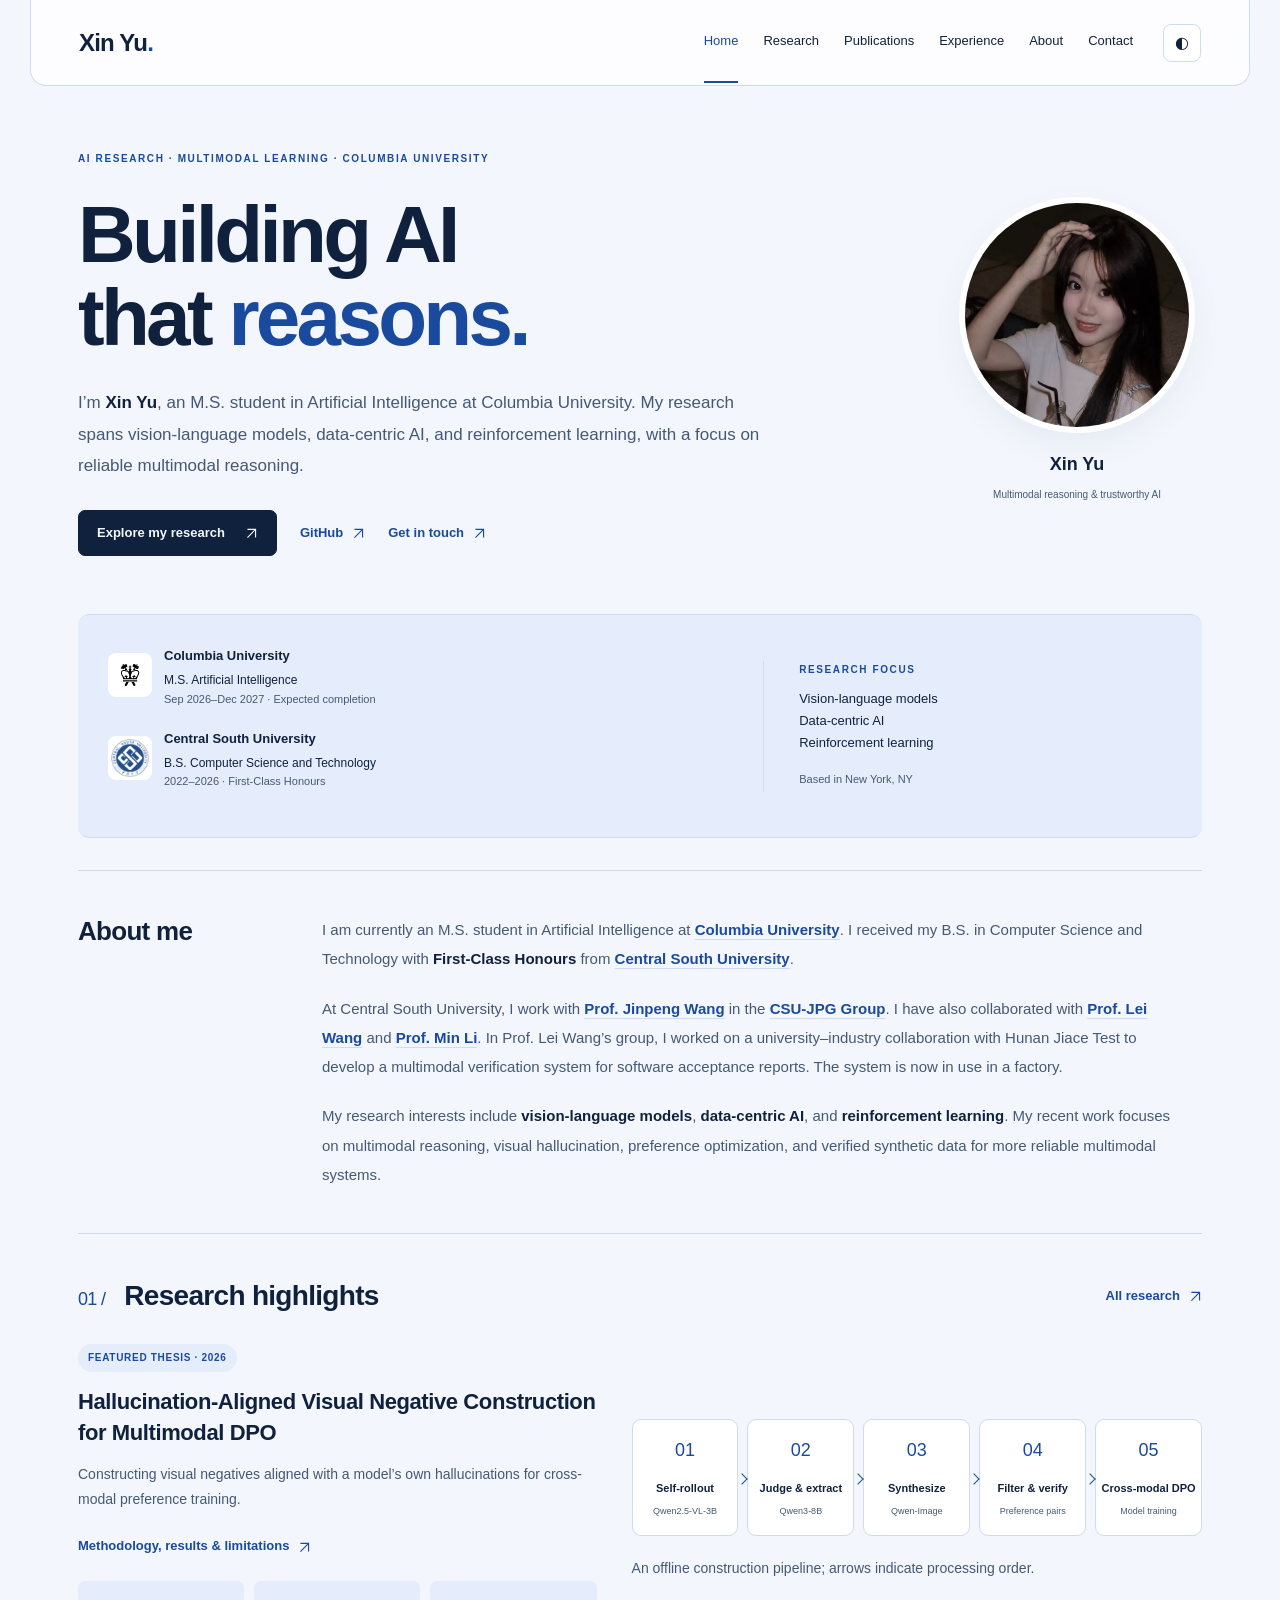
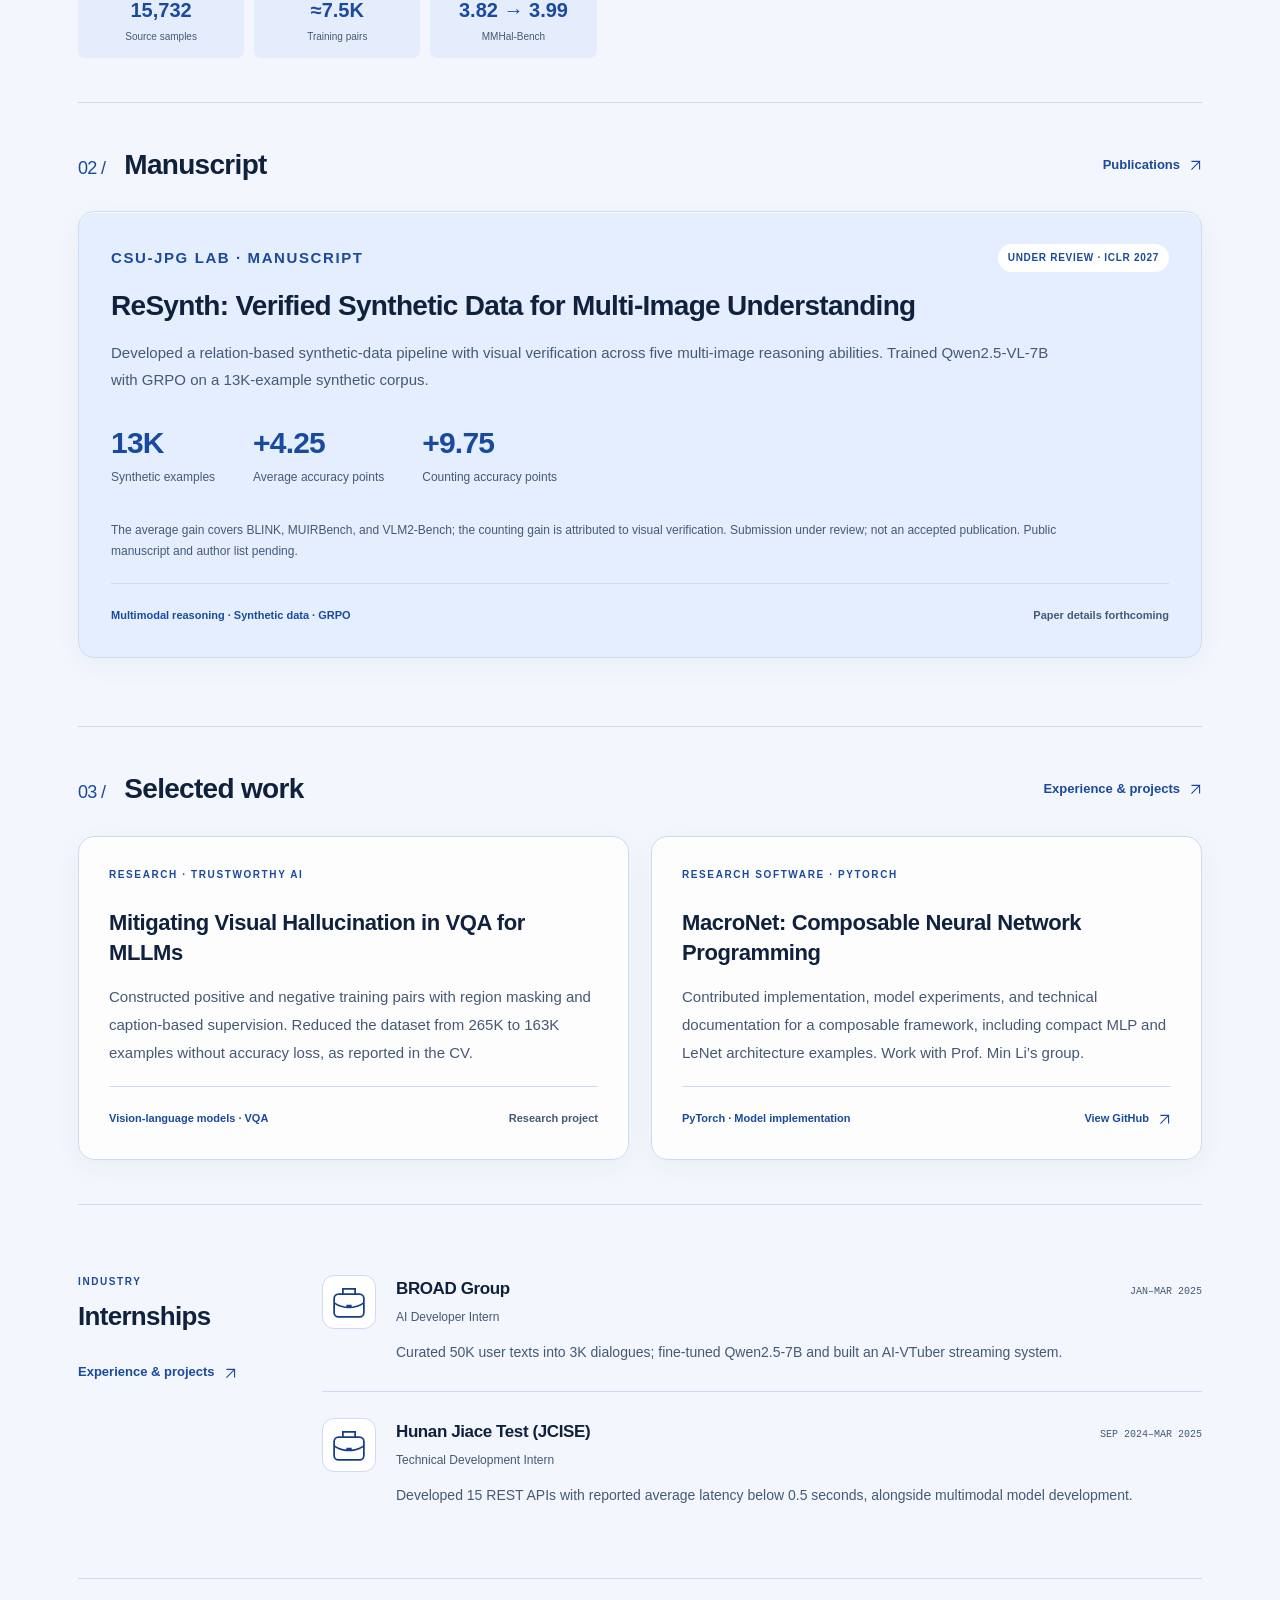
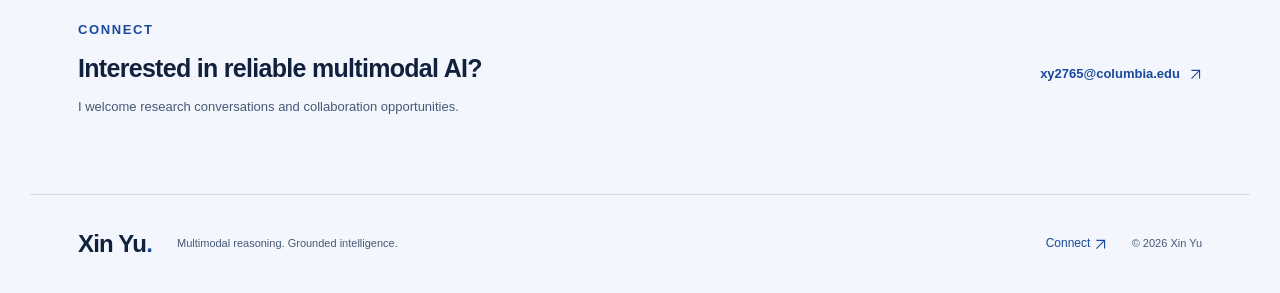
==== commit 8640b3b5: "Add files via upload" ====
--- a/index.html
+++ b/index.html
@@ -1,2 +1,2 @@
 <!doctype html>
-<html lang="en"><head><meta charset="utf-8"><meta name="viewport" content="width=device-width, initial-scale=1"><title>Xin Yu — Multimodal reasoning &amp; trustworthy AI</title><meta name="description" content="Academic portfolio of Xin Yu, an M.S. Artificial Intelligence student at Columbia University."><meta name="color-scheme" content="light dark"><link rel="canonical" href="https://yuxin0923.github.io/"><meta property="og:title" content="Xin Yu — Multimodal reasoning &amp; trustworthy AI"><meta property="og:description" content="Academic portfolio of Xin Yu, an M.S. Artificial Intelligence student at Columbia University."><meta property="og:type" content="website"><meta property="og:url" content="https://yuxin0923.github.io/"><meta property="og:image" content="https://yuxin0923.github.io/assets/social.png"><meta name="twitter:card" content="summary"><link rel="icon" href="/assets/favicon.svg" type="image/svg+xml"><script src="/assets/theme.js"></script><link rel="stylesheet" href="/assets/style.css"><script src="/assets/main.js" defer></script></head><body><a class="skip-link" href="#main">Skip to content</a><header class="site-header"><a class="brand" href="/" aria-label="Xin Yu home">Xin Yu<span>.</span></a><div class="nav-controls"><button class="theme-toggle" type="button" aria-label="Switch color theme" hidden>◐</button><button class="menu-toggle" type="button" aria-expanded="false" aria-controls="navigation" hidden>Menu <span aria-hidden="true">☰</span></button></div><nav id="navigation" aria-label="Main navigation"><a href="/" aria-current="page">Home</a><a href="/research/">Research</a><a href="/publications/">Publications</a><a href="/experience/">Experience</a><a href="/about/">About</a><a href="/contact/">Contact</a></nav></header><main id="main"><section class="landing-hero"><div class="landing-intro"><p class="eyebrow">AI research · Multimodal learning · Columbia University</p><h1>Building AI<br>that <em>reasons.</em></h1><p class="landing-description">I’m <strong>Xin Yu</strong>, an M.S. student in Artificial Intelligence at Columbia University. I work on multimodal reasoning, trustworthy vision-language models, and data-centric approaches to more reliable AI.</p><div class="actions"><a class="button" href="/research/">Explore my research <span aria-hidden="true"><svg class="arrow" aria-hidden="true" width="13" height="13" viewBox="0 0 16 16"><path d="M3 13 13 3M3 3h10v10" fill="none" stroke="currentColor" stroke-width="1.4"/></svg></span></a><a class="text-link" href="https://github.com/yuxin0923">GitHub <span aria-hidden="true"><svg class="arrow" aria-hidden="true" width="13" height="13" viewBox="0 0 16 16"><path d="M3 13 13 3M3 3h10v10" fill="none" stroke="currentColor" stroke-width="1.4"/></svg></span></a><a class="text-link" href="mailto:xy2765@columbia.edu">Get in touch <span aria-hidden="true"><svg class="arrow" aria-hidden="true" width="13" height="13" viewBox="0 0 16 16"><path d="M3 13 13 3M3 3h10v10" fill="none" stroke="currentColor" stroke-width="1.4"/></svg></span></a></div></div><aside class="landing-profile"><div class="portrait"><img src="/assets/portrait.jpg" alt="Xin Yu" width="192" height="192" fetchpriority="high"></div><p>Xin Yu<span>Multimodal reasoning & trustworthy AI</span></p></aside></section><section class="education-band" aria-label="Education and research focus"><div><div class="education-summary"><div class="education-entry"><a class="education-emblem" href="https://www.columbia.edu/" aria-label="Columbia University website"><img class="columbia-emblem" src="/assets/institutions/columbia.svg" alt="Columbia University emblem" width="40" height="40"></a><div><a class="education-school" href="https://www.columbia.edu/">Columbia University</a><p>M.S. Artificial Intelligence<span>Sep 2026–Dec 2027 · Expected completion</span></p></div></div><div class="education-entry"><a class="education-emblem" href="https://www.csu.edu.cn/" aria-label="Central South University website"><img src="/assets/institutions/csu.png" alt="Central South University emblem" width="40" height="40"></a><div><a class="education-school" href="https://www.csu.edu.cn/">Central South University</a><p>B.S. Computer Science and Technology<span>2022–2026 · First-Class Honours</span></p></div></div></div></div><div class="focus-summary"><p class="eyebrow">Research focus</p><p>Multimodal reasoning<br>Preference optimization<br>Verified synthetic data</p><span>Based in New York, NY</span></div></section><section class="section"><div class="section-heading"><h2><span class="section-number">01 /</span> Research highlights</h2><a class="text-link" href="/research/">All research <span aria-hidden="true"><svg class="arrow" aria-hidden="true" width="13" height="13" viewBox="0 0 16 16"><path d="M3 13 13 3M3 3h10v10" fill="none" stroke="currentColor" stroke-width="1.4"/></svg></span></a></div><article class="thesis-highlight"><div><span class="badge">Featured thesis · 2026</span><h3>Hallucination-Aligned Visual Negative Construction for Multimodal DPO</h3><p>Constructing visual negatives aligned with a model’s own hallucinations for cross-modal preference training.</p><a class="text-link" href="/research/thesis/">Methodology, results & limitations <span aria-hidden="true"><svg class="arrow" aria-hidden="true" width="13" height="13" viewBox="0 0 16 16"><path d="M3 13 13 3M3 3h10v10" fill="none" stroke="currentColor" stroke-width="1.4"/></svg></span></a><div class="compact-stats"><span><strong>15,732</strong>Source samples</span><span><strong>≈7.5K</strong>Training pairs</span><span><strong>3.82 → 3.99</strong>MMHal-Bench</span></div></div><div><ol class="mini-pipeline" aria-label="Offline visual negative construction pipeline"><li><span class="step-number">01</span><strong>Self-rollout</strong><small>Qwen2.5-VL-3B</small></li><li><span class="step-number">02</span><strong>Judge & extract</strong><small>Qwen3-8B</small></li><li><span class="step-number">03</span><strong>Synthesize</strong><small>Qwen-Image</small></li><li><span class="step-number">04</span><strong>Filter & verify</strong><small>Preference pairs</small></li><li><span class="step-number">05</span><strong>Cross-modal DPO</strong><small>Model training</small></li></ol><p class="small">An offline construction pipeline; arrows indicate processing order.</p></div></article></section><section class="section"><div class="section-heading"><h2><span class="section-number">02 /</span> Manuscript</h2><a class="text-link" href="/publications/">Publications <span aria-hidden="true"><svg class="arrow" aria-hidden="true" width="13" height="13" viewBox="0 0 16 16"><path d="M3 13 13 3M3 3h10v10" fill="none" stroke="currentColor" stroke-width="1.4"/></svg></span></a></div><article class="publication" id="resynth"><div class="publication-top"><p class="eyebrow">CSU-JPG Lab · Manuscript</p><span class="badge">Under review · ICLR 2027</span></div><h2>ReSynth: Verified Synthetic Data for Multi-Image Understanding</h2><p>Developed a relation-based synthetic-data pipeline with visual verification across five multi-image reasoning abilities. Trained Qwen2.5-VL-7B with GRPO on a 13K-example synthetic corpus.</p><div class="metrics"><div><strong>13K</strong><span>Synthetic examples</span></div><div><strong>+4.25</strong><span>Average accuracy points</span></div><div><strong>+9.75</strong><span>Counting accuracy points</span></div></div><p class="small">The average gain covers BLINK, MUIRBench, and VLM2-Bench; the counting gain is attributed to visual verification. Submission under review; not an accepted publication. Public manuscript and author list pending.</p><div class="card-footer"><span>Multimodal reasoning · Synthetic data · GRPO</span><span class="card-status">Paper details forthcoming</span></div></article></section><section class="section"><div class="section-heading"><h2><span class="section-number">03 /</span> Selected work</h2><a class="text-link" href="/experience/">Experience & projects <span aria-hidden="true"><svg class="arrow" aria-hidden="true" width="13" height="13" viewBox="0 0 16 16"><path d="M3 13 13 3M3 3h10v10" fill="none" stroke="currentColor" stroke-width="1.4"/></svg></span></a></div><div class="research-grid"><article class="research-card"><p class="eyebrow">Research · Trustworthy AI</p><h3>Mitigating Visual Hallucination in VQA for MLLMs</h3><p>Constructed positive and negative training pairs with region masking and caption-based supervision. Reduced the dataset from 265K to 163K examples without accuracy loss, as reported in the CV.</p><div class="card-footer"><span>Vision-language models · VQA</span><span class="card-status">Research project</span></div></article><article class="research-card"><p class="eyebrow">Research software · PyTorch</p><h3>MacroNet: Composable Neural Network Programming</h3><p>Contributed implementation, model experiments, and technical documentation for a composable framework, including compact MLP and LeNet architecture examples. Work with Prof. Min Li’s group.</p><div class="card-footer"><span>PyTorch · Model implementation</span><a class="text-link" href="https://github.com/sumowi/MacroNet">View GitHub <span aria-hidden="true"><svg class="arrow" aria-hidden="true" width="13" height="13" viewBox="0 0 16 16"><path d="M3 13 13 3M3 3h10v10" fill="none" stroke="currentColor" stroke-width="1.4"/></svg></span></a></div></article></div></section><section class="section"><div class="section-heading"><h2>Industry experience</h2><a class="text-link" href="/experience/">Experience & projects <span aria-hidden="true"><svg class="arrow" aria-hidden="true" width="13" height="13" viewBox="0 0 16 16"><path d="M3 13 13 3M3 3h10v10" fill="none" stroke="currentColor" stroke-width="1.4"/></svg></span></a></div><div class="appointments"><article class="appointment"><a class="institution-icon" href="https://www.broad.com/" aria-label="BROAD Group"><img src="/assets/institutions/briefcase.svg" alt="" width="48" height="48" loading="lazy"></a><div class="appointment-heading"><h3>BROAD Group</h3><a class="institution-link" href="https://www.broad.com/">BROAD Group <span aria-hidden="true"><svg class="arrow" aria-hidden="true" width="13" height="13" viewBox="0 0 16 16"><path d="M3 13 13 3M3 3h10v10" fill="none" stroke="currentColor" stroke-width="1.4"/></svg></span></a></div><div class="appointment-body"><p class="appointment-role">AI Developer Intern<span>Jan–Mar 2025</span></p><p>Curated 50K user texts into 3K dialogues; fine-tuned Qwen2.5-7B and built an AI-VTuber streaming system.</p></div></article><article class="appointment"><a class="institution-icon" href="/experience/#jiace" aria-label="Internship details"><img src="/assets/institutions/briefcase.svg" alt="" width="48" height="48" loading="lazy"></a><div class="appointment-heading"><h3>Hunan Jiace Test (JCISE)</h3><a class="institution-link" href="/experience/#jiace">Internship details <span aria-hidden="true"><svg class="arrow" aria-hidden="true" width="13" height="13" viewBox="0 0 16 16"><path d="M3 13 13 3M3 3h10v10" fill="none" stroke="currentColor" stroke-width="1.4"/></svg></span></a></div><div class="appointment-body"><p class="appointment-role">Technical Development Intern<span>Sep 2024–Mar 2025</span></p><p>Developed 15 REST APIs with reported average latency below 0.5 seconds, alongside multimodal model development.</p></div></article></div></section><section class="contact-strip"><div><p class="eyebrow">Connect</p><h2>Interested in reliable multimodal AI?</h2><p>I welcome research conversations and collaboration opportunities.</p></div><a class="text-link" href="mailto:xy2765@columbia.edu">xy2765@columbia.edu <span aria-hidden="true"><svg class="arrow" aria-hidden="true" width="13" height="13" viewBox="0 0 16 16"><path d="M3 13 13 3M3 3h10v10" fill="none" stroke="currentColor" stroke-width="1.4"/></svg></span></a></section></main><footer><a class="brand" href="/">Xin Yu<span>.</span></a><p>Multimodal reasoning. Grounded intelligence.</p><a href="/contact/">Connect <svg class="arrow" aria-hidden="true" width="13" height="13" viewBox="0 0 16 16"><path d="M3 13 13 3M3 3h10v10" fill="none" stroke="currentColor" stroke-width="1.4"/></svg></a><span class="copyright">© 2026 Xin Yu</span></footer></body></html>+<html lang="en"><head><meta charset="utf-8"><meta name="viewport" content="width=device-width, initial-scale=1"><title>Xin Yu — Multimodal reasoning &amp; trustworthy AI</title><meta name="description" content="Academic portfolio of Xin Yu, an M.S. Artificial Intelligence student at Columbia University."><meta name="color-scheme" content="light dark"><link rel="canonical" href="https://yuxin0923.github.io/"><meta property="og:title" content="Xin Yu — Multimodal reasoning &amp; trustworthy AI"><meta property="og:description" content="Academic portfolio of Xin Yu, an M.S. Artificial Intelligence student at Columbia University."><meta property="og:type" content="website"><meta property="og:url" content="https://yuxin0923.github.io/"><meta property="og:image" content="https://yuxin0923.github.io/assets/social.png"><meta name="twitter:card" content="summary"><link rel="icon" href="/assets/favicon.svg" type="image/svg+xml"><script src="/assets/theme.js"></script><link rel="stylesheet" href="/assets/style.css"><script src="/assets/main.js" defer></script></head><body><a class="skip-link" href="#main">Skip to content</a><header class="site-header"><a class="brand" href="/" aria-label="Xin Yu home">Xin Yu<span>.</span></a><div class="nav-controls"><button class="theme-toggle" type="button" aria-label="Switch color theme" hidden>◐</button><button class="menu-toggle" type="button" aria-expanded="false" aria-controls="navigation" hidden>Menu <span aria-hidden="true">☰</span></button></div><nav id="navigation" aria-label="Main navigation"><a href="/" aria-current="page">Home</a><a href="/research/">Research</a><a href="/publications/">Publications</a><a href="/experience/">Experience</a><a href="/about/">About</a><a href="/contact/">Contact</a></nav></header><main id="main"><section class="landing-hero"><div class="landing-intro"><p class="eyebrow">AI research · Multimodal learning · Columbia University</p><h1>Building AI<br>that <em>reasons.</em></h1><p class="landing-description">I’m <strong>Xin Yu</strong>, an M.S. student in Artificial Intelligence at Columbia University. My research spans vision-language models, data-centric AI, and reinforcement learning, with a focus on reliable multimodal reasoning.</p><div class="actions"><a class="button" href="/research/">Explore my research <span aria-hidden="true"><svg class="arrow" aria-hidden="true" width="13" height="13" viewBox="0 0 16 16"><path d="M3 13 13 3M3 3h10v10" fill="none" stroke="currentColor" stroke-width="1.4"/></svg></span></a><a class="text-link" href="https://github.com/yuxin0923">GitHub <span aria-hidden="true"><svg class="arrow" aria-hidden="true" width="13" height="13" viewBox="0 0 16 16"><path d="M3 13 13 3M3 3h10v10" fill="none" stroke="currentColor" stroke-width="1.4"/></svg></span></a><a class="text-link" href="mailto:xy2765@columbia.edu">Get in touch <span aria-hidden="true"><svg class="arrow" aria-hidden="true" width="13" height="13" viewBox="0 0 16 16"><path d="M3 13 13 3M3 3h10v10" fill="none" stroke="currentColor" stroke-width="1.4"/></svg></span></a></div></div><aside class="landing-profile"><div class="portrait"><img src="/assets/portrait.jpg" alt="Xin Yu" width="192" height="192" fetchpriority="high"></div><p>Xin Yu<span>Multimodal reasoning & trustworthy AI</span></p></aside></section><section class="education-band" aria-label="Education and research focus"><div><div class="education-summary"><div class="education-entry"><a class="education-emblem" href="https://www.columbia.edu/" aria-label="Columbia University website"><img class="columbia-emblem" src="/assets/institutions/columbia.svg" alt="Columbia University emblem" width="40" height="40"></a><div><a class="education-school" href="https://www.columbia.edu/">Columbia University</a><p>M.S. Artificial Intelligence<span>Sep 2026–Dec 2027 · Expected completion</span></p></div></div><div class="education-entry"><a class="education-emblem" href="https://www.csu.edu.cn/" aria-label="Central South University website"><img src="/assets/institutions/csu.png" alt="Central South University emblem" width="40" height="40"></a><div><a class="education-school" href="https://www.csu.edu.cn/">Central South University</a><p>B.S. Computer Science and Technology<span>2022–2026 · First-Class Honours</span></p></div></div></div></div><div class="focus-summary"><p class="eyebrow">Research focus</p><p>Vision-language models<br>Data-centric AI<br>Reinforcement learning</p><span>Based in New York, NY</span></div></section><section class="section about-introduction"><h2>About me</h2><div class="bio-copy"><p>I am currently an M.S. student in Artificial Intelligence at <a href="https://www.columbia.edu/">Columbia University</a>. I received my B.S. in Computer Science and Technology with <strong>First-Class Honours</strong> from <a href="https://www.csu.edu.cn/">Central South University</a>.</p><p>At Central South University, I work with <a href="https://fingerrec.github.io/">Prof. Jinpeng Wang</a> in the <a href="https://github.com/CSU-JPG">CSU-JPG Group</a>. I have also collaborated with <a href="https://faculty.csu.edu.cn/leiwang/en/index.htm">Prof. Lei Wang</a> and <a href="https://faculty.csu.edu.cn/limin1/en">Prof. Min Li</a>. In Prof. Lei Wang’s group, I worked on a university–industry collaboration with Hunan Jiace Test to develop a multimodal verification system for software acceptance reports. The system is now in use in a factory.</p><p>My research interests include <strong>vision-language models</strong>, <strong>data-centric AI</strong>, and <strong>reinforcement learning</strong>. My recent work focuses on multimodal reasoning, visual hallucination, preference optimization, and verified synthetic data for more reliable multimodal systems.</p></div></section><section class="section"><div class="section-heading"><h2><span class="section-number">01 /</span> Research highlights</h2><a class="text-link" href="/research/">All research <span aria-hidden="true"><svg class="arrow" aria-hidden="true" width="13" height="13" viewBox="0 0 16 16"><path d="M3 13 13 3M3 3h10v10" fill="none" stroke="currentColor" stroke-width="1.4"/></svg></span></a></div><article class="thesis-highlight"><div><span class="badge">Featured thesis · 2026</span><h3>Hallucination-Aligned Visual Negative Construction for Multimodal DPO</h3><p>Constructing visual negatives aligned with a model’s own hallucinations for cross-modal preference training.</p><a class="text-link" href="/research/thesis/">Methodology, results & limitations <span aria-hidden="true"><svg class="arrow" aria-hidden="true" width="13" height="13" viewBox="0 0 16 16"><path d="M3 13 13 3M3 3h10v10" fill="none" stroke="currentColor" stroke-width="1.4"/></svg></span></a><div class="compact-stats"><span><strong>15,732</strong>Source samples</span><span><strong>≈7.5K</strong>Training pairs</span><span><strong>3.82 → 3.99</strong>MMHal-Bench</span></div></div><div><ol class="mini-pipeline" aria-label="Offline visual negative construction pipeline"><li><span class="step-number">01</span><strong>Self-rollout</strong><small>Qwen2.5-VL-3B</small></li><li><span class="step-number">02</span><strong>Judge & extract</strong><small>Qwen3-8B</small></li><li><span class="step-number">03</span><strong>Synthesize</strong><small>Qwen-Image</small></li><li><span class="step-number">04</span><strong>Filter & verify</strong><small>Preference pairs</small></li><li><span class="step-number">05</span><strong>Cross-modal DPO</strong><small>Model training</small></li></ol><p class="small">An offline construction pipeline; arrows indicate processing order.</p></div></article></section><section class="section"><div class="section-heading"><h2><span class="section-number">02 /</span> Manuscript</h2><a class="text-link" href="/publications/">Publications <span aria-hidden="true"><svg class="arrow" aria-hidden="true" width="13" height="13" viewBox="0 0 16 16"><path d="M3 13 13 3M3 3h10v10" fill="none" stroke="currentColor" stroke-width="1.4"/></svg></span></a></div><article class="publication" id="resynth"><div class="publication-top"><p class="eyebrow">CSU-JPG Lab · Manuscript</p><span class="badge">Under review · ICLR 2027</span></div><h2>ReSynth: Verified Synthetic Data for Multi-Image Understanding</h2><p>Developed a relation-based synthetic-data pipeline with visual verification across five multi-image reasoning abilities. Trained Qwen2.5-VL-7B with GRPO on a 13K-example synthetic corpus.</p><div class="metrics"><div><strong>13K</strong><span>Synthetic examples</span></div><div><strong>+4.25</strong><span>Average accuracy points</span></div><div><strong>+9.75</strong><span>Counting accuracy points</span></div></div><p class="small">The average gain covers BLINK, MUIRBench, and VLM2-Bench; the counting gain is attributed to visual verification. Submission under review; not an accepted publication. Public manuscript and author list pending.</p><div class="card-footer"><span>Multimodal reasoning · Synthetic data · GRPO</span><span class="card-status">Paper details forthcoming</span></div></article></section><section class="section"><div class="section-heading"><h2><span class="section-number">03 /</span> Selected work</h2><a class="text-link" href="/experience/">Experience & projects <span aria-hidden="true"><svg class="arrow" aria-hidden="true" width="13" height="13" viewBox="0 0 16 16"><path d="M3 13 13 3M3 3h10v10" fill="none" stroke="currentColor" stroke-width="1.4"/></svg></span></a></div><div class="research-grid"><article class="research-card"><p class="eyebrow">Research · Trustworthy AI</p><h3>Mitigating Visual Hallucination in VQA for MLLMs</h3><p>Constructed positive and negative training pairs with region masking and caption-based supervision. Reduced the dataset from 265K to 163K examples without accuracy loss, as reported in the CV.</p><div class="card-footer"><span>Vision-language models · VQA</span><span class="card-status">Research project</span></div></article><article class="research-card"><p class="eyebrow">Research software · PyTorch</p><h3>MacroNet: Composable Neural Network Programming</h3><p>Contributed implementation, model experiments, and technical documentation for a composable framework, including compact MLP and LeNet architecture examples. Work with Prof. Min Li’s group.</p><div class="card-footer"><span>PyTorch · Model implementation</span><a class="text-link" href="https://github.com/sumowi/MacroNet">View GitHub <span aria-hidden="true"><svg class="arrow" aria-hidden="true" width="13" height="13" viewBox="0 0 16 16"><path d="M3 13 13 3M3 3h10v10" fill="none" stroke="currentColor" stroke-width="1.4"/></svg></span></a></div></article></div></section><section class="section experience-section"><div class="experience-section-label"><p class="eyebrow">Industry</p><h2>Internships</h2><a class="text-link" href="/experience/">Experience & projects <span aria-hidden="true"><svg class="arrow" aria-hidden="true" width="13" height="13" viewBox="0 0 16 16"><path d="M3 13 13 3M3 3h10v10" fill="none" stroke="currentColor" stroke-width="1.4"/></svg></span></a></div><div class="appointments"><article class="appointment"><a class="institution-icon" href="https://en.broad.com/" aria-label="BROAD Group"><img src="/assets/institutions/briefcase.svg" alt="" width="48" height="48" loading="lazy"></a><div class="appointment-content"><div class="appointment-topline"><h3><a class="institution-name" href="https://en.broad.com/">BROAD Group</a></h3><span class="appointment-date">Jan–Mar 2025</span></div><p class="appointment-position">AI Developer Intern</p><p class="appointment-description">Curated 50K user texts into 3K dialogues; fine-tuned Qwen2.5-7B and built an AI-VTuber streaming system.</p></div></article><article class="appointment"><a class="institution-icon" href="https://m.zhipin.com/companys/1ee052f84cfdf4d31nR_2di6GVU~.html" aria-label="Hunan Jiace Test (JCISE)"><img src="/assets/institutions/briefcase.svg" alt="" width="48" height="48" loading="lazy"></a><div class="appointment-content"><div class="appointment-topline"><h3><a class="institution-name" href="https://m.zhipin.com/companys/1ee052f84cfdf4d31nR_2di6GVU~.html">Hunan Jiace Test (JCISE)</a></h3><span class="appointment-date">Sep 2024–Mar 2025</span></div><p class="appointment-position">Technical Development Intern</p><p class="appointment-description">Developed 15 REST APIs with reported average latency below 0.5 seconds, alongside multimodal model development.</p></div></article></div></section><section class="contact-strip"><div><p class="eyebrow">Connect</p><h2>Interested in reliable multimodal AI?</h2><p>I welcome research conversations and collaboration opportunities.</p></div><a class="text-link" href="mailto:xy2765@columbia.edu">xy2765@columbia.edu <span aria-hidden="true"><svg class="arrow" aria-hidden="true" width="13" height="13" viewBox="0 0 16 16"><path d="M3 13 13 3M3 3h10v10" fill="none" stroke="currentColor" stroke-width="1.4"/></svg></span></a></section></main><footer><a class="brand" href="/">Xin Yu<span>.</span></a><p>Multimodal reasoning. Grounded intelligence.</p><a href="/contact/">Connect <svg class="arrow" aria-hidden="true" width="13" height="13" viewBox="0 0 16 16"><path d="M3 13 13 3M3 3h10v10" fill="none" stroke="currentColor" stroke-width="1.4"/></svg></a><span class="copyright">© 2026 Xin Yu</span></footer></body></html>
--- a/assets/style.css
+++ b/assets/style.css
@@ -304,3 +304,45 @@
  .education-band { grid-template-columns:1fr; gap:22px; padding:22px 20px; margin-bottom:22px; }
  .focus-summary { border-left:0; padding-left:0; padding-top:20px; border-top:1px solid var(--line); }
 }
+/* Reference-style affiliation rows: identity and group, advisor, then summary. */
+.experience-section { display:grid; grid-template-columns:210px minmax(0,1fr); gap:34px; }
+.experience-section-label { padding-top:24px; }
+.experience-section-label .eyebrow { font-size:10px; margin-bottom:10px; }
+.experience-section-label h2 { font-size:26px; }
+.experience-section .appointment { grid-template-columns:54px minmax(0,1fr); gap:20px; padding:26px 0; }
+.experience-section .institution-icon { width:54px; height:54px; padding:6px; }
+.experience-section .institution-icon img { width:42px; height:42px; }
+.appointment-topline { display:flex; justify-content:space-between; align-items:baseline; gap:18px; margin-bottom:5px; }
+.appointment-topline h3 { font-size:17px; line-height:1.6; margin:0; }
+.institution-name { color:var(--ink); text-decoration:none; font-weight:650; }
+.institution-name:hover { color:var(--accent); }
+.group-link { color:var(--muted); font-weight:450; text-decoration:underline; text-decoration-color:var(--line); }
+.group-link:hover { color:var(--accent); text-decoration-color:var(--accent); }
+.institution-divider { color:var(--muted); font-weight:400; }
+.appointment-date { flex-shrink:0; color:var(--muted); font:10px/1.6 ui-monospace,monospace; text-transform:uppercase; padding-top:4px; }
+.appointment-position { font-size:12px; margin-bottom:12px; color:var(--muted); }
+.appointment-position a { color:inherit; text-decoration-color:var(--line); }
+.appointment-description { font-size:14px; line-height:1.8; margin-bottom:0; }
+@media(max-width:1100px) { .experience-section { grid-template-columns:170px minmax(0,1fr); gap:25px; } .appointment-topline { flex-direction:column; gap:1px; } .appointment-date { padding-top:0; } }
+@media(max-width:700px) {
+ .experience-section { display:block; }
+ .experience-section-label { padding-top:0; padding-bottom:8px; }
+ .experience-section-label h2 { margin-bottom:15px; }
+ .experience-section .appointment { grid-template-columns:44px minmax(0,1fr); gap:14px; padding:24px 0; }
+ .experience-section .institution-icon { width:44px; height:44px; padding:5px; }
+ .experience-section .institution-icon img { width:34px; height:34px; }
+ .appointment-topline h3 { font-size:16px; }
+ .appointment-position { font-size:11px; }
+ .appointment-description { font-size:13px; }
+}
+.about-introduction { display:grid; grid-template-columns:210px minmax(0,1fr); gap:34px; }
+.about-introduction h2 { font-size:26px; }
+.bio-copy { max-width:850px; }
+.bio-copy p { font-size:15px; line-height:1.95; margin-bottom:20px; }
+.bio-copy p:last-child { margin-bottom:0; }
+.bio-copy a { font-weight:550; text-decoration-color:var(--line); }
+.bio-copy a:hover { text-decoration-color:var(--accent); }
+@media(max-width:700px) { .about-introduction { display:block; } .bio-copy p { font-size:14px; line-height:1.9; } }
+/* Preserve the complete user-supplied lab mark and its lettering. */
+.institution-icon:has(img[src$="csu-jpg.png"]) { padding:0; overflow:hidden; }
+.institution-icon img[src$="csu-jpg.png"] { width:100%; height:100%; object-fit:contain; }
